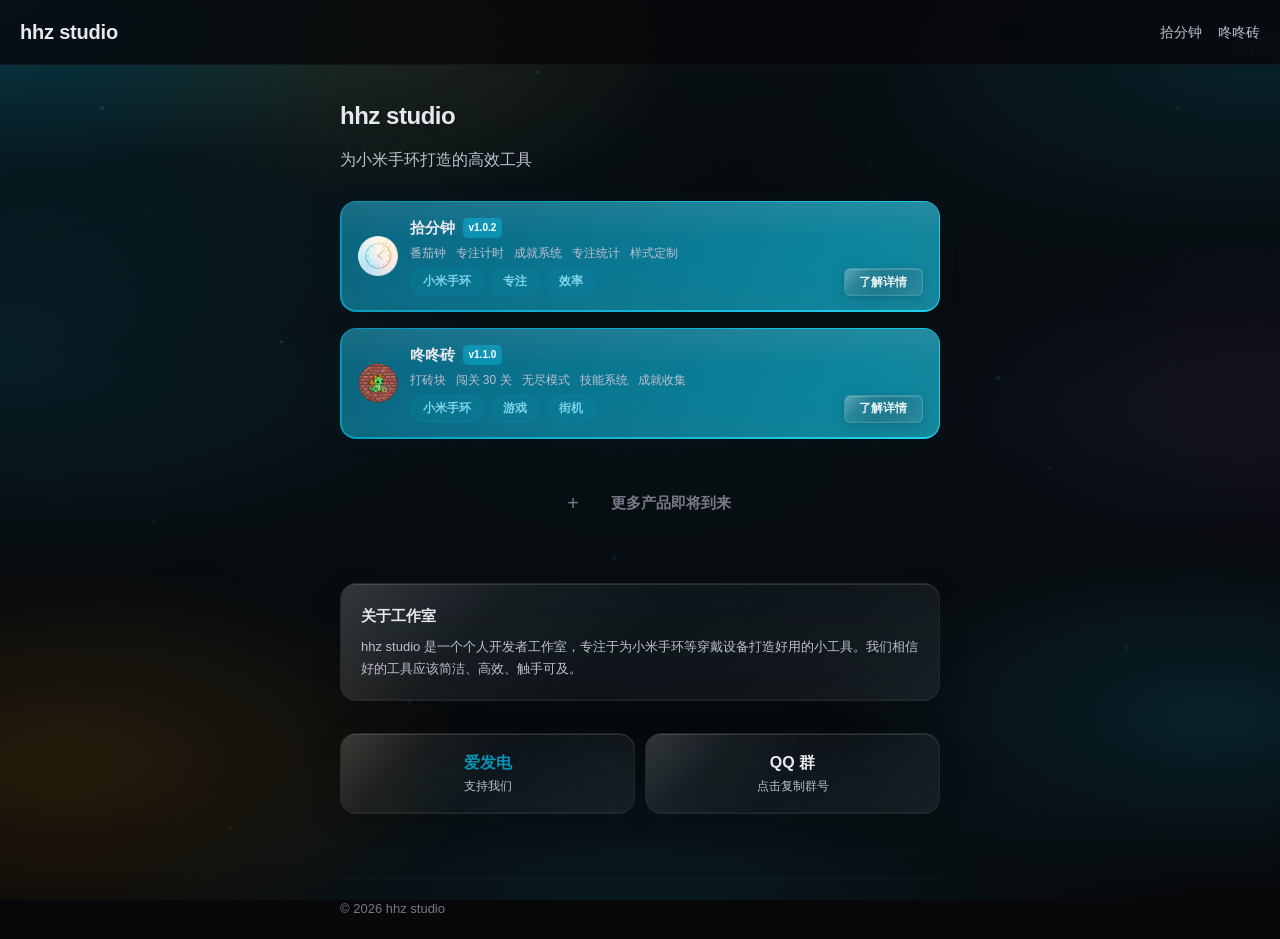
==== index.html @ 568fc492 "dazk: fix homepage version badge and download button text" ====
<!DOCTYPE html>
<html lang="zh-CN">
<head>
<meta charset="utf-8">
<meta name="viewport" content="width=device-width, initial-scale=1, viewport-fit=cover">
<meta name="color-scheme" content="dark">
<title>hhz studio</title>
<link rel="stylesheet" href="assets/style.css">
</head>
<body>
<div class="container">
  <header class="site-header">
    <a class="logo" href="index.html">hhz studio</a>
    <nav class="nav">
      <a href="shifz.html">拾分钟</a>
      <a href="dazk.html">咚咚砖</a>
    </nav>
  </header>

  <main class="hero">
    <h1 data-animate>hhz studio</h1>
    <p data-animate data-delay="1">为小米手环打造的高效工具</p>
    <div style="margin-top:28px;" data-animate data-delay="2">
      <!-- 产品卡片 -->
      <div class="product-card" onclick="location.href='shifz.html'" style="cursor:pointer;">
        <div class="product-card-inner" style="flex-direction:row;align-items:center;gap:12px;padding:14px 16px;">
          <img src="assets/app-icon.png" alt="拾分钟" style="width:40px;height:40px;border-radius:10px;flex-shrink:0;">
          <div style="flex:1;min-width:0;display:flex;flex-direction:column;gap:4px;">
            <div style="display:flex;align-items:center;gap:8px;">
              <span style="font-weight:700;font-size:15px;">拾分钟</span>
              <span style="background:var(--primary);color:#fff;padding:2px 6px;border-radius:5px;font-size:10px;font-weight:600;">v1.0.2</span>
            </div>
            <div style="display:flex;flex-wrap:wrap;gap:3px 10px;font-size:12px;color:var(--text-secondary);">
              <span>番茄钟</span>
              <span>专注计时</span>
              <span>成就系统</span>
              <span>专注统计</span>
              <span>样式定制</span>
            </div>
            <div style="display:flex;align-items:center;gap:6px;flex-wrap:wrap;">
              <span class="tag">小米手环</span>
              <span class="tag">专注</span>
              <span class="tag">效率</span>
              <span style="margin-left:auto;"><a class="btn-primary" href="shifz.html" style="height:28px;font-size:12px;width:auto;padding:0 14px;border-radius:6px;">了解详情</a></span>
            </div>
          </div>
        </div>
      </div>

      <!-- 产品卡片：咚咚砖 -->
      <div class="product-card" onclick="location.href='dazk.html'" style="cursor:pointer;margin-top:16px;">
        <div class="product-card-inner" style="flex-direction:row;align-items:center;gap:12px;padding:14px 16px;">
          <img src="assets/dazk-logo.png" alt="咚咚砖" style="width:40px;height:40px;border-radius:10px;flex-shrink:0;">
          <div style="flex:1;min-width:0;display:flex;flex-direction:column;gap:4px;">
            <div style="display:flex;align-items:center;gap:8px;">
              <span style="font-weight:700;font-size:15px;">咚咚砖</span>
              <span style="background:var(--primary);color:#fff;padding:2px 6px;border-radius:5px;font-size:10px;font-weight:600;">v1.1.0</span>
            </div>
            <div style="display:flex;flex-wrap:wrap;gap:3px 10px;font-size:12px;color:var(--text-secondary);">
              <span>打砖块</span>
              <span>闯关 30 关</span>
              <span>无尽模式</span>
              <span>技能系统</span>
              <span>成就收集</span>
            </div>
            <div style="display:flex;align-items:center;gap:6px;flex-wrap:wrap;">
              <span class="tag">小米手环</span>
              <span class="tag">游戏</span>
              <span class="tag">街机</span>
              <span style="margin-left:auto;"><a class="btn-primary" href="dazk.html" style="height:28px;font-size:12px;width:auto;padding:0 14px;border-radius:6px;">了解详情</a></span>
            </div>
          </div>
        </div>
      </div>

      <!-- 占位卡片 -->
      <div class="card-placeholder" style="text-align:center;padding:24px;margin-top:16px;" data-animate data-delay="2">
        <div style="display:flex;align-items:center;gap:14px;justify-content:center;">
          <div style="width:48px;height:48px;border-radius:12px;border:2px dashed var(--border-default);display:flex;align-items:center;justify-content:center;font-size:20px;color:var(--text-muted);">+</div>
          <div style="color:var(--text-muted);font-weight:600;font-size:15px;">更多产品即将到来</div>
        </div>
      </div>
    </div>

    <!-- 工作室介绍 -->
    <div class="glass-card" style="padding:20px;margin:32px 0;" data-animate>
      <h2 style="font-size:15px;font-weight:700;margin-bottom:8px;">关于工作室</h2>
      <p style="font-size:13px;color:var(--text-secondary);line-height:1.7;">hhz studio 是一个个人开发者工作室，专注于为小米手环等穿戴设备打造好用的小工具。我们相信好的工具应该简洁、高效、触手可及。</p>
    </div>

    <!-- 联系 -->
    <div style="display:flex;gap:10px;margin-bottom:32px;" data-animate>
      <a class="glass-card" href="https://www.ifdian.net/a/h072409" target="_blank" rel="noopener" style="flex:1;padding:16px;text-align:center;text-decoration:none;display:block;">
        <div style="font-size:16px;font-weight:600;margin-bottom:2px;">爱发电</div>
        <div style="font-size:12px;color:var(--text-secondary);">支持我们</div>
      </a>
      <div class="glass-card" onclick="copyQQGroup()" style="flex:1;padding:16px;text-align:center;cursor:pointer;" id="qq-card">
        <div style="font-size:16px;font-weight:600;margin-bottom:2px;">QQ 群</div>
        <div style="font-size:12px;color:var(--text-secondary);" id="qq-desc">点击复制群号</div>
      </div>
    </div>
  </main>

  <footer class="site-footer">
    <span>&copy; 2026 hhz studio</span>
  </footer>
</div>
<script src="assets/script.js"></script>
</body>
</html>
---- assets/style.css ----
/* ============================================
   hhz studio -- Liquid Glass Design System
   Inspired by Apple iOS 26 / WWDC 2025 Liquid Glass
   ============================================ */

:root {
  --primary: #0891b2;
  --primary-dark: #0e7490;
  --primary-light: #22d3ee;
  --primary-glow: rgba(8,145,178,0.12);
  --accent: #f59e0b;

  --bg-page: #08080a;
  --text-primary: #e8e8ee;
  --text-secondary: #c0c0d0;
  --text-muted: #787888;

  --error: #ef4444;
  --success: #10b981;
}

@media (prefers-reduced-motion: reduce) {
  *, *::before, *::after {
    animation-duration: 0.01ms !important;
    transition-duration: 0.01ms !important;
  }
}

*, *::before, *::after { box-sizing: border-box; margin: 0; padding: 0; }

html {
  font-size: 16px;
  -webkit-text-size-adjust: 100%;
  scroll-behavior: smooth;
}

body {
  font-family: "MiSans", "Noto Sans SC", "PingFang SC", -apple-system, BlinkMacSystemFont, sans-serif;
  background-color: var(--bg-page);
  color: var(--text-primary);
  line-height: 1.6;
  position: relative;
  overflow-x: hidden;
}

/* 深色背景 + 高级氛围光效 */
body::before {
  content: '';
  position: fixed; inset: 0;
  pointer-events: none; z-index: -1;
  background:
    /* 左上角主品牌光 —— 最强光源 */
    radial-gradient(ellipse 110% 65% at 0% 0%, rgba(8,145,178,0.40) 0%, rgba(8,145,178,0.10) 30%, transparent 60%),
    /* 右上角辅光 */
    radial-gradient(ellipse 90% 55% at 100% 5%, rgba(8,145,178,0.20) 0%, rgba(8,145,178,0.05) 35%, transparent 55%),
    /* 中上暖光点缀 */
    radial-gradient(ellipse 50% 35% at 30% 5%, rgba(245,158,11,0.10) 0%, transparent 50%),
    /* 左侧中段环境光 */
    radial-gradient(ellipse 70% 45% at 0% 40%, rgba(8,145,178,0.15) 0%, transparent 55%),
    /* 右侧中段紫光氛围 */
    radial-gradient(ellipse 60% 40% at 100% 45%, rgba(120,90,200,0.10) 0%, transparent 50%),
    /* 左下暖光 */
    radial-gradient(ellipse 65% 45% at 5% 85%, rgba(245,158,11,0.12) 0%, transparent 50%),
    /* 右下冷光 */
    radial-gradient(ellipse 60% 40% at 95% 80%, rgba(8,145,178,0.18) 0%, transparent 50%),
    /* 底部中央环境光 */
    radial-gradient(ellipse 80% 35% at 50% 100%, rgba(8,145,178,0.12) 0%, transparent 55%),
    /* 全屏大气辉光 */
    radial-gradient(ellipse 130% 85% at 50% 50%, rgba(8,145,178,0.06) 0%, transparent 60%);
}

/* 星尘氛围 */
body::after {
  content: '';
  position: fixed; inset: 0;
  pointer-events: none; z-index: -1;
  opacity: 0.6;
  background-image:
    radial-gradient(3px 3px at 8% 12%, rgba(8,145,178,0.6) 0%, transparent 100%),
    radial-gradient(2px 2px at 22% 38%, rgba(255,255,255,0.3) 0%, transparent 100%),
    radial-gradient(3px 3px at 42% 8%, rgba(8,145,178,0.5) 0%, transparent 100%),
    radial-gradient(2px 2px at 58% 28%, rgba(255,255,255,0.2) 0%, transparent 100%),
    radial-gradient(3px 3px at 78% 42%, rgba(8,145,178,0.5) 0%, transparent 100%),
    radial-gradient(2px 2px at 92% 12%, rgba(245,158,11,0.3) 0%, transparent 100%),
    radial-gradient(2px 2px at 12% 58%, rgba(255,255,255,0.2) 0%, transparent 100%),
    radial-gradient(3px 3px at 48% 62%, rgba(8,145,178,0.4) 0%, transparent 100%),
    radial-gradient(2px 2px at 82% 52%, rgba(120,90,200,0.3) 0%, transparent 100%),
    radial-gradient(3px 3px at 32% 78%, rgba(8,145,178,0.4) 0%, transparent 100%),
    radial-gradient(2px 2px at 62% 82%, rgba(255,255,255,0.2) 0%, transparent 100%),
    radial-gradient(3px 3px at 18% 92%, rgba(245,158,11,0.2) 0%, transparent 100%),
    radial-gradient(2px 2px at 52% 48%, rgba(8,145,178,0.3) 0%, transparent 100%),
    radial-gradient(3px 3px at 88% 72%, rgba(8,145,178,0.3) 0%, transparent 100%),
    radial-gradient(2px 2px at 68% 18%, rgba(8,145,178,0.3) 0%, transparent 100%);
  background-size: 100% 100%;
  background-repeat: no-repeat;
}

a { color: var(--primary); text-decoration: none; }
a:hover { text-decoration: underline; }
a:focus-visible, button:focus-visible, input:focus-visible {
  outline: 2px solid var(--primary);
  outline-offset: 2px;
}

img { max-width: 100%; display: block; }

.container {
  max-width: 640px; margin: 0 auto;
  display: flex; flex-direction: column;
  min-height: 100vh; padding: 0 20px;
}

/* =============================================
   LIQUID GLASS — 核心玻璃效果
   ============================================= */

/* ---- 统一玻璃基底 ---- */
.glass-base {
  background: rgba(24, 24, 30, 0.40);
  backdrop-filter: blur(40px) saturate(1.35);
  -webkit-backdrop-filter: blur(40px) saturate(1.35);
  border-radius: 16px;
  border: 1px solid rgba(255, 255, 255, 0.06);
  box-shadow:
    inset 0 0.5px 0 rgba(255,255,255,0.06),
    0 4px 24px rgba(0,0,0,0.35),
    0 1px 2px rgba(0,0,0,0.2);
  position: relative;
  overflow: hidden;
}

/* 顶部高光反射 —— 液态玻璃标志性特征 */
.glass-base::before {
  content: '';
  position: absolute;
  top: 0; left: 0; right: 0; height: 52%;
  background: linear-gradient(180deg, rgba(255,255,255,0.09) 0%, rgba(255,255,255,0.02) 60%, transparent 100%);
  pointer-events: none;
  border-radius: 16px 16px 0 0;
  z-index: 0;
}

.glass-base > * { position: relative; z-index: 1; }

/* ---- 各组件复用玻璃 ---- */
.glass-card, .pay-section, .form-section, .glass-panel {
  composes: glass-base;
}

.glass-card {
  background: rgba(255, 255, 255, 0.04);
  backdrop-filter: blur(24px) saturate(160%);
  -webkit-backdrop-filter: blur(24px) saturate(160%);
  border-radius: 16px;
  border: 1px solid rgba(255, 255, 255, 0.08);
  box-shadow:
    inset 0 1px 0 rgba(255,255,255,0.12),
    inset 0 -1px 0 rgba(255,255,255,0.03),
    0 8px 32px rgba(0,0,0,0.12),
    0 1px 4px rgba(0,0,0,0.08);
  position: relative;
  overflow: hidden;
  transition: all 0.35s cubic-bezier(0.4, 0, 0.2, 1);
}

.glass-card::before {
  content: '';
  position: absolute;
  inset: 0;
  border-radius: inherit;
  background: linear-gradient(135deg,
    rgba(255,255,255,0.15) 0%,
    rgba(255,255,255,0.03) 25%,
    transparent 50%,
    rgba(255,255,255,0.01) 75%,
    rgba(255,255,255,0.03) 100%
  );
  pointer-events: none;
  z-index: 0;
}

.glass-card > * { position: relative; z-index: 1; }

.glass-card:hover {
  background: rgba(255, 255, 255, 0.06);
  border-color: rgba(255, 255, 255, 0.12);
  box-shadow:
    inset 0 1px 0 rgba(255,255,255,0.18),
    inset 0 -1px 0 rgba(255,255,255,0.04),
    0 12px 40px rgba(0,0,0,0.15),
    0 2px 6px rgba(0,0,0,0.1);
}

/* ---- 设备面板显隐 ---- */
.device-panel { display: none; }
.device-panel.active { display: block; animation: slideUp 0.4s cubic-bezier(0.22, 1, 0.36, 1); }

/* ---- Liquid Glass 按钮 — Apple 原版风格 ---- */
.glass-btn, .btn-primary {
  display: inline-flex;
  align-items: center;
  justify-content: center;
  height: 50px;
  border-radius: 14px;
  background: rgba(255, 255, 255, 0.06);
  backdrop-filter: blur(20px) saturate(180%);
  -webkit-backdrop-filter: blur(20px) saturate(180%);
  color: rgba(255, 255, 255, 0.9);
  font-weight: 600;
  font-size: 1rem;
  border: 1px solid rgba(255, 255, 255, 0.15);
  padding: 0 24px;
  cursor: pointer;
  transition: all 0.35s cubic-bezier(0.4, 0, 0.2, 1);
  position: relative;
  overflow: hidden;
  text-decoration: none;
  letter-spacing: 0.01em;
  box-shadow:
    inset 0 1px 0 rgba(255,255,255,0.2),
    inset 0 -1px 0 rgba(255,255,255,0.04),
    0 4px 16px rgba(0,0,0,0.15),
    0 1px 4px rgba(0,0,0,0.08);
}

/* 方向性高光 — Apple 液态玻璃的灵魂 */
.glass-btn::before, .btn-primary::before {
  content: '';
  position: absolute;
  inset: 0;
  border-radius: inherit;
  background: linear-gradient(135deg,
    rgba(255,255,255,0.30) 0%,
    rgba(255,255,255,0.06) 25%,
    transparent 50%,
    rgba(255,255,255,0.02) 75%,
    rgba(255,255,255,0.06) 100%
  );
  pointer-events: none;
  z-index: 1;
}

.glass-btn > *:not(::before):not(::after), .btn-primary > *:not(::before):not(::after) {
  position: relative;
  z-index: 2;
}

.glass-btn:hover, .btn-primary:hover {
  background: rgba(255, 255, 255, 0.10);
  border-color: rgba(255, 255, 255, 0.25);
  color: #fff;
  transform: translateY(-1px) scale(1.02);
  text-decoration: none;
  box-shadow:
    inset 0 1px 0 rgba(255,255,255,0.35),
    inset 0 -1px 0 rgba(255,255,255,0.08),
    0 8px 24px rgba(0,0,0,0.18),
    0 2px 6px rgba(0,0,0,0.1);
}

.glass-btn:active, .btn-primary:active {
  transform: scale(0.97);
  transition-duration: 0.08s;
}

.glass-btn:disabled, .btn-primary:disabled {
  opacity: 0.25;
  cursor: not-allowed;
  transform: none;
}

/* ---- 次级按钮 (用于精简版下载) ---- */
.btn-secondary {
  display: inline-flex;
  align-items: center;
  justify-content: center;
  height: 50px;
  border-radius: 14px;
  background: rgba(255, 255, 255, 0.06);
  backdrop-filter: blur(20px) saturate(180%);
  -webkit-backdrop-filter: blur(20px) saturate(180%);
  color: rgba(255, 255, 255, 0.85);
  font-weight: 600;
  font-size: 1rem;
  border: 1px solid rgba(210, 153, 34, 0.25);
  padding: 0 24px;
  cursor: pointer;
  transition: all 0.35s cubic-bezier(0.4, 0, 0.2, 1);
  position: relative;
  overflow: hidden;
  text-decoration: none;
  white-space: nowrap;
  letter-spacing: 0.01em;
  box-shadow:
    inset 0 1px 0 rgba(255,255,255,0.12),
    0 4px 16px rgba(0,0,0,0.12);
}
.btn-secondary:hover {
  background: rgba(210, 153, 34, 0.12);
  border-color: rgba(210, 153, 34, 0.40);
  color: #fff;
}
.btn-secondary:active {
  transform: scale(0.97);
  transition-duration: 0.08s;
}

/* ---- CTA 按钮 — 带品牌色光的玻璃 ---- */
.glass-btn.cta, .btn-primary.cta {
  background: rgba(8, 145, 178, 0.10);
  border-color: rgba(8, 145, 178, 0.20);
  box-shadow:
    inset 0 1px 0 rgba(255,255,255,0.15),
    inset 0 -1px 0 rgba(255,255,255,0.03),
    0 4px 16px rgba(0,0,0,0.15),
    0 0 30px rgba(8,145,178,0.04);
}

.glass-btn.cta::before, .btn-primary.cta::before {
  background: linear-gradient(135deg,
    rgba(255,255,255,0.25) 0%,
    rgba(255,255,255,0.05) 25%,
    rgba(8,145,178,0.03) 50%,
    rgba(255,255,255,0.01) 75%,
    rgba(8,145,178,0.04) 100%
  );
}

.glass-btn.cta:hover, .btn-primary.cta:hover {
  background: rgba(8, 145, 178, 0.15);
  border-color: rgba(8, 145, 178, 0.30);
  box-shadow:
    inset 0 1px 0 rgba(255,255,255,0.25),
    inset 0 -1px 0 rgba(255,255,255,0.05),
    0 8px 24px rgba(0,0,0,0.18),
    0 0 40px rgba(8,145,178,0.08);
}

/* ---- Header ---- */
.site-header {
  display: flex; align-items: center; justify-content: space-between;
  padding: 16px 20px;
  border-bottom: 1px solid rgba(255,255,255,0.04);
  position: sticky; top: 0;
  backdrop-filter: blur(48px) saturate(1.3);
  -webkit-backdrop-filter: blur(48px) saturate(1.3);
  z-index: 10;
  background: rgba(8, 8, 10, 0.82);
  width: 100vw;
  margin-left: calc(-50vw + 50%);
  margin-right: calc(-50vw + 50%);
}

.site-header .logo {
  font-size: 1.25rem; font-weight: 700;
  color: var(--text-primary); letter-spacing: -0.01em;
}

.site-header nav { display: flex; gap: 16px; }
.site-header nav a { font-size: 0.875rem; color: var(--text-secondary); transition: color 0.2s; }
.site-header nav a:hover { color: var(--primary); text-decoration: none; }

/* ---- 首页 ---- */
.hero { padding: 32px 0; }
.hero h1 { font-size: 24px; font-weight: 800; margin-bottom: 12px; letter-spacing: -0.02em; }
.hero p { font-size: 1rem; color: var(--text-secondary); }

/* ---- 通用 ---- */
.page-section {
  padding: 24px 0;
  animation: slideUp 0.5s cubic-bezier(0.22, 1, 0.36, 1);
}

.page-back {
  display: inline-flex; align-items: center; gap: 4px;
  font-size: 0.875rem; color: var(--text-secondary); margin-bottom: 16px;
}
.page-back:hover { color: var(--primary); text-decoration: none; }
.page-title { font-size: 1.75rem; font-weight: 800; margin-bottom: 16px; letter-spacing: -0.02em; }

/* ---- 设备 Tab ---- */
.device-tabs { display: flex; gap: 8px; margin-bottom: 24px; }

.device-tab {
  flex: 1; padding: 12px; border-radius: 12px;
  background: rgba(24, 24, 30, 0.40);
  backdrop-filter: blur(40px) saturate(1.35);
  -webkit-backdrop-filter: blur(40px) saturate(1.35);
  border: 1px solid rgba(255,255,255,0.05);
  text-align: center; font-size: 0.875rem; font-weight: 600;
  color: var(--text-secondary);
  cursor: pointer;
  transition: all 0.5s cubic-bezier(0.22, 1, 0.36, 1);
  position: relative; overflow: hidden;
  box-shadow: 0 2px 8px rgba(0,0,0,0.2);
}

.device-tab::before {
  content: ''; position: absolute; top: 0; left: 0; right: 0; height: 48%;
  background: linear-gradient(180deg, rgba(255,255,255,0.07) 0%, transparent 70%);
  pointer-events: none; border-radius: 12px 12px 0 0;
}

.device-tab:hover { border-color: rgba(255,255,255,0.10); }

.device-tab.active {
  border-color: rgba(8,145,178,0.35);
  background: rgba(8,145,178,0.10);
  color: var(--primary);
  box-shadow:
    inset 0 0.5px 0 rgba(255,255,255,0.06),
    0 0 24px rgba(8,145,178,0.06);
}

/* ---- 步骤 ---- */
.steps { display: flex; gap: 8px; margin-bottom: 20px; }

.step {
  flex: 1; padding: 12px; border-radius: 12px;
  background: rgba(24, 24, 30, 0.40);
  backdrop-filter: blur(40px) saturate(1.35);
  -webkit-backdrop-filter: blur(40px) saturate(1.35);
  border: 1px solid rgba(255,255,255,0.05);
  text-align: center; font-size: 0.8125rem; font-weight: 600;
  color: var(--text-secondary);
  position: relative; overflow: hidden;
}

.step::before {
  content: ''; position: absolute; top: 0; left: 0; right: 0; height: 48%;
  background: linear-gradient(180deg, rgba(255,255,255,0.07) 0%, transparent 70%);
  pointer-events: none;
}
.step > * { position: relative; z-index: 1; }

.step.active {
  border-color: rgba(8,145,178,0.35);
  background: rgba(8,145,178,0.10);
  color: var(--primary);
}

.step-num {
  display: inline-block; width: 22px; height: 22px; line-height: 22px;
  border-radius: 50%; background: var(--text-muted); color: #fff;
  font-size: 11px; text-align: center; margin-right: 6px;
}
.step.active .step-num { background: var(--primary); }

/* ---- 表单 ---- */
.form-group { margin-bottom: 16px; }

.form-label {
  display: block; font-size: 13px; font-weight: 600;
  margin-bottom: 6px; color: var(--text-secondary);
}

.form-input {
  width: 100%; height: 48px; padding: 0 16px;
  border-radius: 12px;
  border: 1px solid rgba(255,255,255,0.06);
  background: rgba(0,0,0,0.25);
  color: var(--text-primary);
  font-size: 16px; outline: none;
  transition: border-color 0.25s, box-shadow 0.3s;
  backdrop-filter: blur(8px);
  -webkit-backdrop-filter: blur(8px);
}

.form-input:focus {
  border-color: rgba(8,145,178,0.45);
  box-shadow: 0 0 0 3px rgba(8,145,178,0.08);
}

.form-hint { font-size: 12px; color: var(--text-muted); margin-top: 4px; }
.form-error { font-size: 12px; color: var(--error); margin-top: 4px; display: none; }

/* ---- 结果 ---- */
.result-area { display: none; }
.result-area.show { display: block; animation: slideUp 0.4s cubic-bezier(0.22, 1, 0.36, 1); }

.result-card {
  border-radius: 16px; padding: 24px; text-align: center; margin-top: 20px;
  border: 1px solid transparent;
  animation: scaleIn 0.4s cubic-bezier(0.22, 1, 0.36, 1);
}
.result-card.success {
  background: rgba(16,185,129,0.06);
  backdrop-filter: blur(24px) saturate(1.3);
  -webkit-backdrop-filter: blur(24px) saturate(1.3);
  border-color: rgba(16,185,129,0.2);
}
.result-card.error {
  background: rgba(239,68,68,0.06);
  backdrop-filter: blur(24px) saturate(1.3);
  -webkit-backdrop-filter: blur(24px) saturate(1.3);
  border-color: rgba(239,68,68,0.2);
}

.result-key {
  display: inline-block; margin-top: 16px; padding: 16px 24px;
  border: 1px solid rgba(255,255,255,0.06); border-radius: 12px;
  font-family: "SF Mono", "Fira Code", monospace;
  font-size: 32px; font-weight: 700;
  letter-spacing: 0.1em; color: var(--text-primary);
  background: rgba(0,0,0,0.2);
  backdrop-filter: blur(16px) saturate(1.2);
  -webkit-backdrop-filter: blur(16px) saturate(1.2);
}

/* ---- 弹窗 ---- */
.modal-overlay {
  position: fixed; inset: 0; z-index: 50;
  background: rgba(0,0,0,0.5);
  backdrop-filter: blur(12px) saturate(1.05);
  -webkit-backdrop-filter: blur(12px) saturate(1.05);
  display: none; align-items: center; justify-content: center; padding: 20px;
  animation: fadeIn 0.2s ease;
}
.modal-overlay.show { display: flex; }

.modal-dialog {
  background: rgba(24, 24, 30, 0.55);
  backdrop-filter: blur(48px) saturate(1.4);
  -webkit-backdrop-filter: blur(48px) saturate(1.4);
  border: 1px solid rgba(255,255,255,0.06);
  border-radius: 20px;
  max-width: 400px; width: 100%; padding: 28px;
  animation: slideUp 0.35s cubic-bezier(0.22, 1, 0.36, 1);
  box-shadow: 0 12px 48px rgba(0,0,0,0.4);
  position: relative; overflow: hidden;
}

.modal-dialog::before {
  content: ''; position: absolute; top: 0; left: 0; right: 0; height: 52%;
  background: linear-gradient(180deg, rgba(255,255,255,0.08) 0%, transparent 60%);
  pointer-events: none;
}
.modal-dialog > * { position: relative; z-index: 1; }

.modal-dialog h2 { font-size: 20px; font-weight: 700; margin-bottom: 12px; }
.modal-dialog p { font-size: 14px; color: var(--text-secondary); line-height: 1.6; margin-bottom: 16px; }

.modal-code {
  padding: 14px; border: 1px solid rgba(255,255,255,0.06); border-radius: 12px;
  font-family: "SF Mono", "Fira Code", monospace;
  font-size: 20px; font-weight: 700; letter-spacing: 0.06em;
  text-align: center; word-break: break-all; margin-bottom: 20px;
  background: rgba(0,0,0,0.2);
  backdrop-filter: blur(16px) saturate(1.2);
  -webkit-backdrop-filter: blur(16px) saturate(1.2);
}

.modal-actions { display: flex; gap: 10px; }

.modal-btn {
  flex: 1; height: 46px; border-radius: 12px;
  font-size: 0.9375rem; font-weight: 600; cursor: pointer;
  transition: all 0.35s cubic-bezier(0.22, 1, 0.36, 1);
  position: relative; overflow: hidden;
}

.modal-btn.primary {
  background: linear-gradient(135deg, rgba(8,145,178,0.16) 0%, rgba(8,145,178,0.05) 100%);
  backdrop-filter: blur(24px) saturate(1.3);
  -webkit-backdrop-filter: blur(24px) saturate(1.3);
  color: #fff; border: 1px solid rgba(8,145,178,0.2);
  box-shadow: 0 2px 8px rgba(0,0,0,0.25);
}

.modal-btn.primary::before {
  content: ''; position: absolute; top: 0; left: 0; right: 0; height: 52%;
  background: linear-gradient(180deg, rgba(255,255,255,0.08) 0%, transparent 60%);
  pointer-events: none;
}

.modal-btn.primary:hover {
  background: linear-gradient(135deg, rgba(8,145,178,0.24) 0%, rgba(8,145,178,0.09) 100%);
  border-color: rgba(8,145,178,0.35);
}

.modal-btn.secondary {
  background: rgba(255,255,255,0.02);
  backdrop-filter: blur(24px) saturate(1.3);
  -webkit-backdrop-filter: blur(24px) saturate(1.3);
  color: var(--text-secondary);
  border: 1px solid rgba(255,255,255,0.05);
}
.modal-btn.secondary:hover { background: rgba(255,255,255,0.05); }

/* ---- 截图轮播 ---- */
.screenshot-scroll {
  display: flex; gap: 12px;
  overflow-x: auto; scroll-snap-type: x mandatory;
  -webkit-overflow-scrolling: touch;
  padding: 8px 0 16px; scrollbar-width: none;
}
.screenshot-scroll::-webkit-scrollbar { display: none; }

.screenshot-card {
  flex: 0 0 150px; scroll-snap-align: start;
  border-radius: 16px; overflow: hidden;
  background: rgba(24, 24, 30, 0.40);
  backdrop-filter: blur(40px) saturate(1.35);
  -webkit-backdrop-filter: blur(40px) saturate(1.35);
  border: 1px solid rgba(255,255,255,0.05);
  box-shadow: 0 4px 16px rgba(0,0,0,0.25);
  transition: all 0.35s cubic-bezier(0.22, 1, 0.36, 1);
  cursor: pointer;
  position: relative;
}

.screenshot-card::before {
  content: ''; position: absolute; top: 0; left: 0; right: 0; height: 50%;
  background: linear-gradient(180deg, rgba(255,255,255,0.07) 0%, transparent 70%);
  pointer-events: none; z-index: 1;
}

.screenshot-card:hover {
  border-color: rgba(255,255,255,0.10);
  box-shadow: 0 8px 24px rgba(0,0,0,0.35);
  transform: translateY(-2px);
}

.screenshot-card.active {
  border-color: rgba(8,145,178,0.2);
}

.screenshot-label { font-size: 12px; font-weight: 600; padding: 8px 8px 2px; position: relative; z-index: 2; }
.screenshot-desc { font-size: 11px; color: var(--text-secondary); padding: 0 8px 8px; position: relative; z-index: 2; }

.scroll-dots { display: flex; justify-content: center; gap: 8px; margin-top: 8px; }
.scroll-dots .scroll-dot {
  width: 8px; height: 8px; border-radius: 50%;
  background: rgba(255,255,255,0.10);
  transition: all 0.3s cubic-bezier(0.22, 1, 0.36, 1);
  cursor: pointer;
}
.scroll-dots .scroll-dot:hover { transform: scale(1.4); }
.scroll-dots .scroll-dot.active { background: var(--primary); }

/* ---- 产品卡片（渐变边框） ---- */
.product-card {
  border-radius: 16px; padding: 1.5px;
  background: linear-gradient(135deg, var(--primary), var(--primary-light));
  box-shadow: 0 0 24px rgba(8,145,178,0.06);
  transition: box-shadow 0.35s ease;
}
.product-card:hover { box-shadow: 0 0 40px rgba(8,145,178,0.12); }

.product-card-inner {
  background: rgba(24, 24, 30, 0.40);
  backdrop-filter: blur(40px) saturate(1.35);
  -webkit-backdrop-filter: blur(40px) saturate(1.35);
  border-radius: 14px; padding: 18px;
  display: flex; flex-direction: row; align-items: center; gap: 16px;
  position: relative; overflow: hidden;
}
.product-card-inner::before {
  content: ''; position: absolute; top: 0; left: 0; right: 0; height: 50%;
  background: linear-gradient(180deg, rgba(255,255,255,0.07) 0%, transparent 70%);
  pointer-events: none;
}

/* ---- 功能卡片 ---- */
.feature-card {
  display: flex; align-items: flex-start; gap: 14px; padding: 16px;
  background: rgba(255, 255, 255, 0.04);
  backdrop-filter: blur(24px) saturate(160%);
  -webkit-backdrop-filter: blur(24px) saturate(160%);
  border: 1px solid rgba(255, 255, 255, 0.08);
  border-radius: 14px;
  box-shadow:
    inset 0 1px 0 rgba(255,255,255,0.10),
    0 4px 16px rgba(0,0,0,0.10);
  transition: all 0.35s cubic-bezier(0.4, 0, 0.2, 1);
  position: relative; overflow: hidden;
}
.feature-card::before {
  content: ''; position: absolute; inset: 0; border-radius: inherit;
  background: linear-gradient(135deg,
    rgba(255,255,255,0.12) 0%,
    rgba(255,255,255,0.02) 25%,
    transparent 50%
  );
  pointer-events: none;
}
.feature-card > * { position: relative; z-index: 1; }
.feature-card:hover {
  background: rgba(255, 255, 255, 0.06);
  border-color: rgba(255, 255, 255, 0.12);
  box-shadow:
    inset 0 1px 0 rgba(255,255,255,0.15),
    0 8px 24px rgba(0,0,0,0.12);
  transform: translateY(-1px);
}
.feature-card .feature-icon {
  width: 40px; height: 40px; border-radius: 10px; flex-shrink: 0;
  display: flex; align-items: center; justify-content: center;
  background: rgba(8,145,178,0.10);
  border: 1px solid rgba(8,145,178,0.08);
  color: var(--primary); font-size: 1.125rem;
}
.feature-card .feature-body { flex: 1; min-width: 0; }
.feature-card .feature-title { font-weight: 600; font-size: 0.9375rem; margin-bottom: 2px; }
.feature-card .feature-desc { font-size: 0.8125rem; color: var(--text-secondary); line-height: 1.5; }

/* ---- 标签 ---- */
.tag {
  display: inline-block; padding: 3px 12px; border-radius: 99px;
  font-size: 0.75rem; font-weight: 600;
  background: rgba(8,145,178,0.15);
  border: 1px solid rgba(8,145,178,0.2);
  color: #7dd3e8; white-space: nowrap;
}

.badge {
  display: inline-block; padding: 2px 10px; border-radius: 99px;
  font-size: 10px; font-weight: 600; vertical-align: middle;
}
.badge-primary {
  background: rgba(8,145,178,0.25);
  border: 1px solid rgba(8,145,178,0.4);
  color: #fff;
}
.badge-secondary {
  background: rgba(255,255,255,0.03);
  border: 1px solid rgba(255,255,255,0.06);
  color: var(--text-secondary);
}
.badge-lite {
  background: rgba(210,153,34,0.20);
  border: 1px solid rgba(210,153,34,0.30);
  color: #D29922;
}

/* ---- 其他 ---- */
.pay-section, .form-section {
  composes: glass-card;
}

.qr-img {
  border-radius: 12px; cursor: pointer;
  border: 1px solid rgba(255,255,255,0.05);
  transition: border-color 0.25s;
}
.qr-img:hover { border-color: rgba(255,255,255,0.10); }

.site-footer {
  border-top: 1px solid rgba(255,255,255,0.04);
  padding: 20px 0; display: flex; align-items: center;
  justify-content: space-between; margin-top: auto;
  color: var(--text-muted); font-size: 0.8125rem;
}
.site-footer a { color: var(--text-muted); }
.site-footer a:hover { color: var(--primary); }

/* ---- 动画 ---- */
@keyframes fadeIn { from { opacity: 0; } to { opacity: 1; } }
@keyframes slideUp { from { opacity: 0; transform: translateY(20px); } to { opacity: 1; transform: translateY(0); } }
@keyframes scaleIn { from { opacity: 0; transform: scale(0.95); } to { opacity: 1; transform: scale(1); } }
.slide-up { animation: slideUp 0.45s cubic-bezier(0.22, 1, 0.36, 1); }

/* ---- 页面入场 ---- */
.page-section {
  padding: 24px 0;
}

.hero {
  padding: 32px 0;
}

/* ---- 滚动渐入（高级版） ---- */
[data-animate] {
  opacity: 0;
  transform: translateY(20px);
  transition: opacity 0.6s cubic-bezier(0.22, 1, 0.36, 1),
              transform 0.6s cubic-bezier(0.22, 1, 0.36, 1);
}

[data-animate][data-animated] {
  opacity: 1;
  transform: translateY(0);
}

/* ---- 导航下划线 ---- */
nav a { position: relative; }
nav a::after {
  content: ''; position: absolute; bottom: -2px; left: 50%;
  width: 0; height: 2px; background: var(--primary);
  transition: width 0.2s ease-out, left 0.2s ease-out;
  transform: translateX(-50%);
}
nav a:hover::after { width: 100%; left: 50%; }

.page-back { position: relative; }
.page-back::after {
  content: ''; position: absolute; bottom: -1px; left: 50%;
  width: 0; height: 1px; background: currentColor;
  transition: width 0.2s ease-out, left 0.2s ease-out;
  transform: translateX(-50%);
}
.page-back:hover::after { width: 100%; left: 50%; }

/* ---- 响应式 ---- */
@media (max-width: 640px) {
  .container { padding: 0 16px; }
  .hero { padding: 32px 0; }
  .hero h1 { font-size: 26px; }
  .product-icon { width: 52px; height: 52px; border-radius: 14px; flex-shrink: 0; display: flex; align-items: center; justify-content: center; background: linear-gradient(135deg, var(--primary), var(--primary-dark)); color: #fff; font-size: 1.5rem; }
  .steps { flex-direction: column; }
  .result-key { font-size: 24px; }
  .modal-dialog { padding: 20px; }
  .site-header nav { gap: 12px; }
  .site-header nav a { font-size: 13px; }
  .page-title { font-size: 1.375rem; }
}
@media (max-width: 400px) {
  .qr-area { flex-direction: column !important; align-items: center !important; text-align: center; }
}
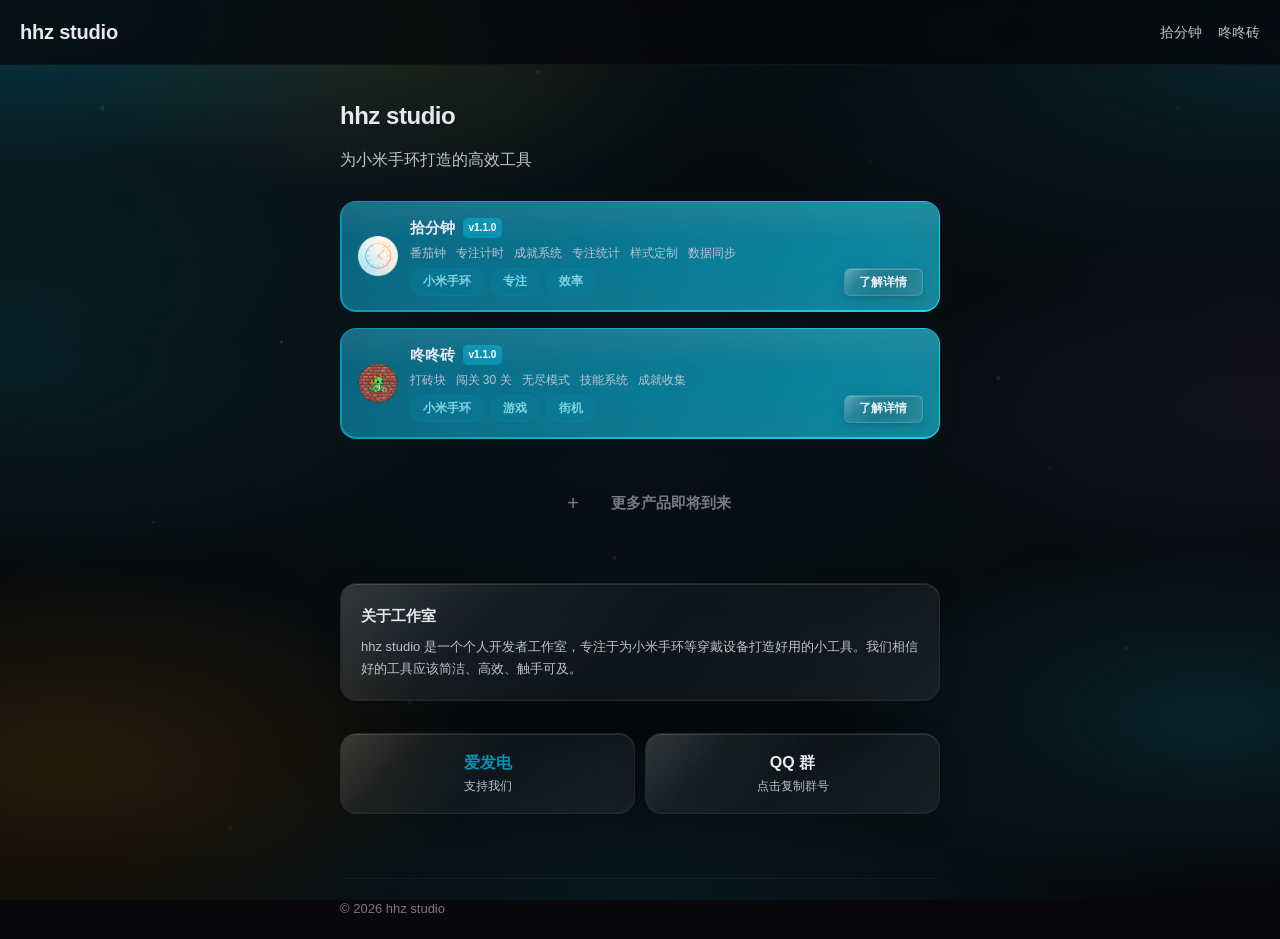
==== commit d6fbca94: "shifz: release v1.1.0 (手环-手机数据同步 + 手机端同步 App)" ====
--- a/index.html
+++ b/index.html
@@ -28,7 +28,7 @@
           <div style="flex:1;min-width:0;display:flex;flex-direction:column;gap:4px;">
             <div style="display:flex;align-items:center;gap:8px;">
               <span style="font-weight:700;font-size:15px;">拾分钟</span>
-              <span style="background:var(--primary);color:#fff;padding:2px 6px;border-radius:5px;font-size:10px;font-weight:600;">v1.0.2</span>
+              <span style="background:var(--primary);color:#fff;padding:2px 6px;border-radius:5px;font-size:10px;font-weight:600;">v1.1.0</span>
             </div>
             <div style="display:flex;flex-wrap:wrap;gap:3px 10px;font-size:12px;color:var(--text-secondary);">
               <span>番茄钟</span>
@@ -36,6 +36,7 @@
               <span>成就系统</span>
               <span>专注统计</span>
               <span>样式定制</span>
+              <span>数据同步</span>
             </div>
             <div style="display:flex;align-items:center;gap:6px;flex-wrap:wrap;">
               <span class="tag">小米手环</span>
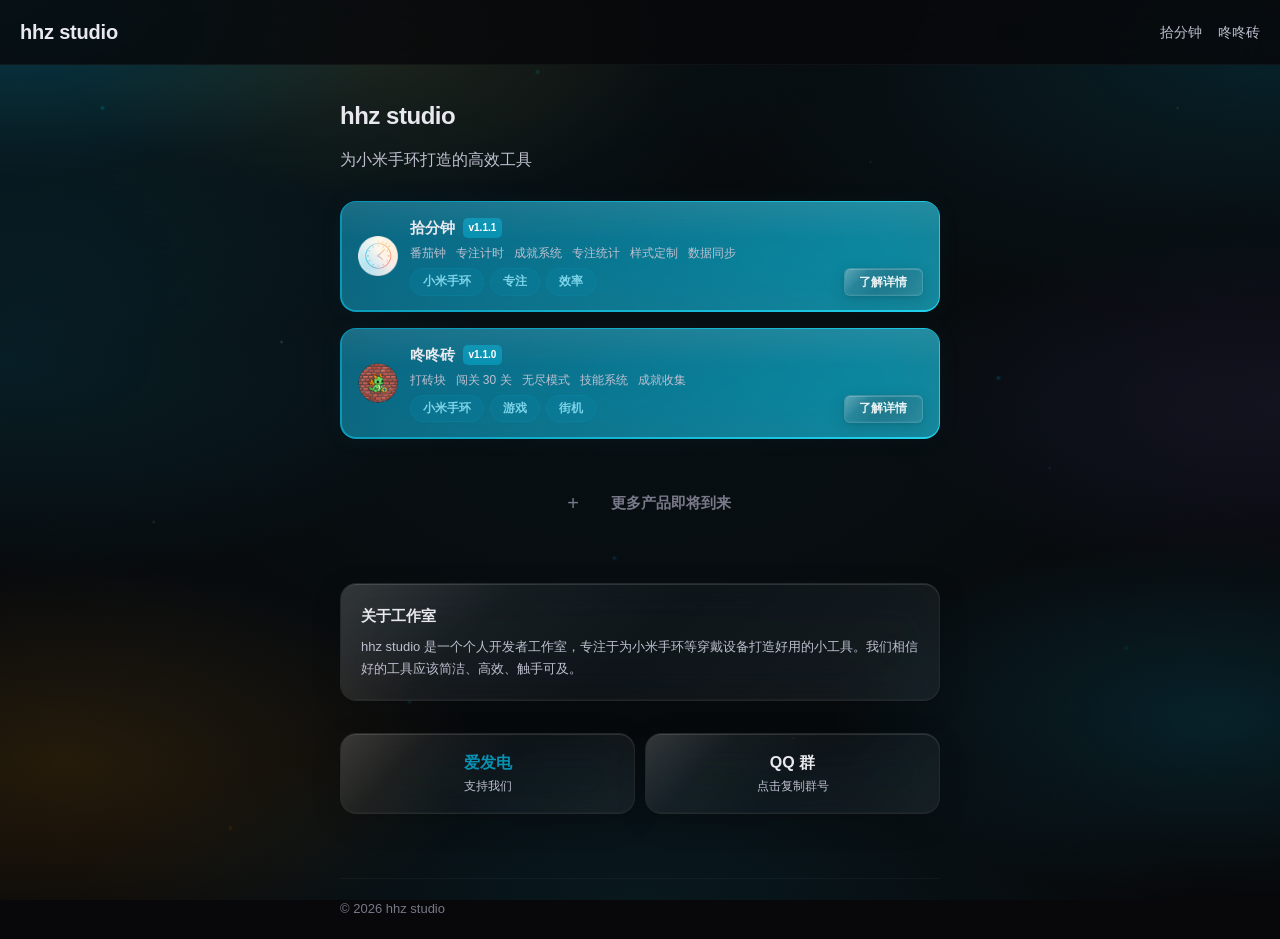
==== commit ea6cdfd9: "shifz: release v1.1.1 (图片库 + 自定义图片同步 + 省电保持时钟黑屏)" ====
--- a/index.html
+++ b/index.html
@@ -28,7 +28,7 @@
           <div style="flex:1;min-width:0;display:flex;flex-direction:column;gap:4px;">
             <div style="display:flex;align-items:center;gap:8px;">
               <span style="font-weight:700;font-size:15px;">拾分钟</span>
-              <span style="background:var(--primary);color:#fff;padding:2px 6px;border-radius:5px;font-size:10px;font-weight:600;">v1.1.0</span>
+              <span style="background:var(--primary);color:#fff;padding:2px 6px;border-radius:5px;font-size:10px;font-weight:600;">v1.1.1</span>
             </div>
             <div style="display:flex;flex-wrap:wrap;gap:3px 10px;font-size:12px;color:var(--text-secondary);">
               <span>番茄钟</span>
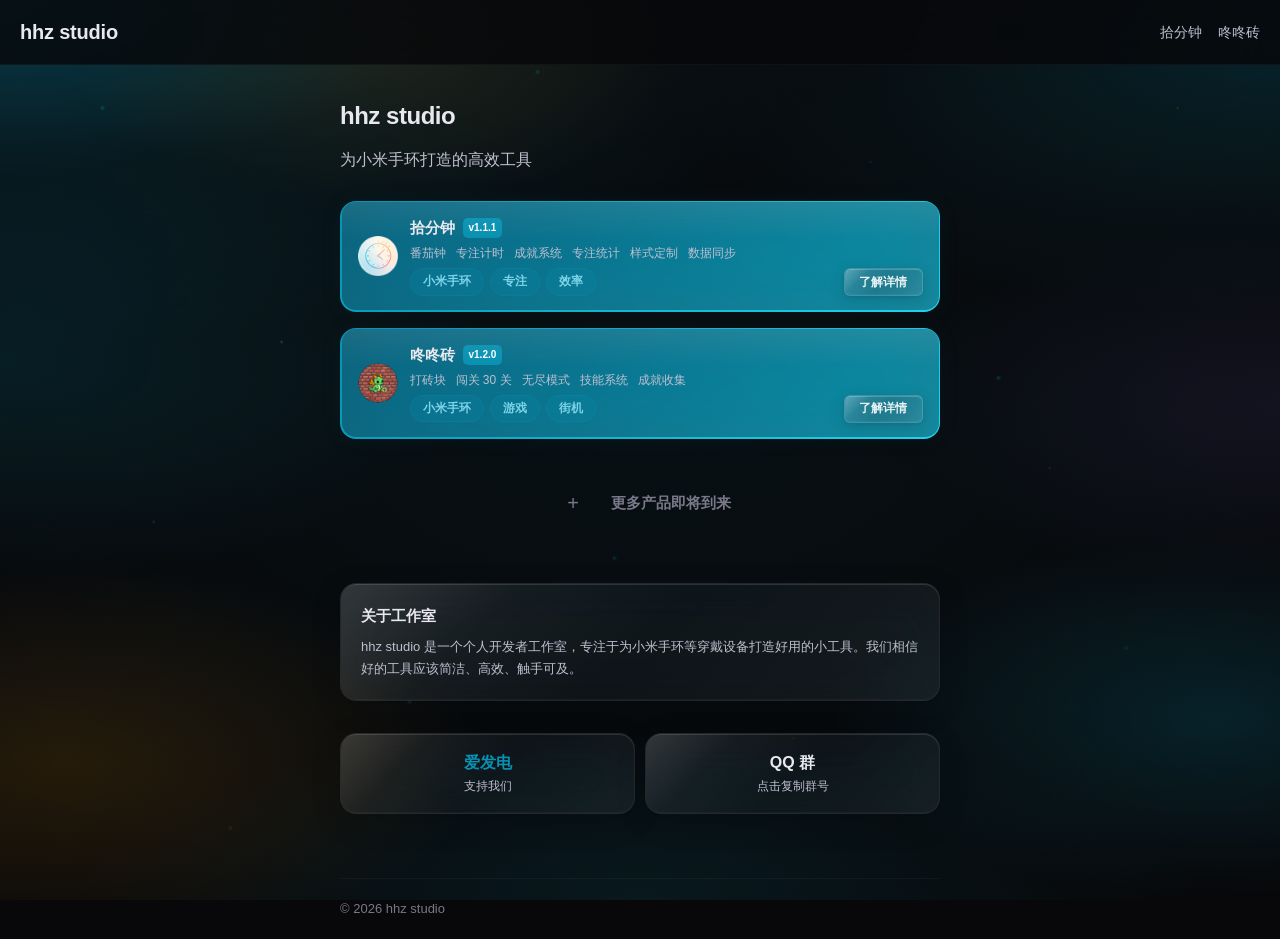
==== commit ee7382fb: "dazk: release v1.2.0 (二周目30关+Boss战大改+难度调优+性能体积优化) +详情页卡通像素风改版" ====
--- a/index.html
+++ b/index.html
@@ -55,7 +55,7 @@
           <div style="flex:1;min-width:0;display:flex;flex-direction:column;gap:4px;">
             <div style="display:flex;align-items:center;gap:8px;">
               <span style="font-weight:700;font-size:15px;">咚咚砖</span>
-              <span style="background:var(--primary);color:#fff;padding:2px 6px;border-radius:5px;font-size:10px;font-weight:600;">v1.1.0</span>
+              <span style="background:var(--primary);color:#fff;padding:2px 6px;border-radius:5px;font-size:10px;font-weight:600;">v1.2.0</span>
             </div>
             <div style="display:flex;flex-wrap:wrap;gap:3px 10px;font-size:12px;color:var(--text-secondary);">
               <span>打砖块</span>
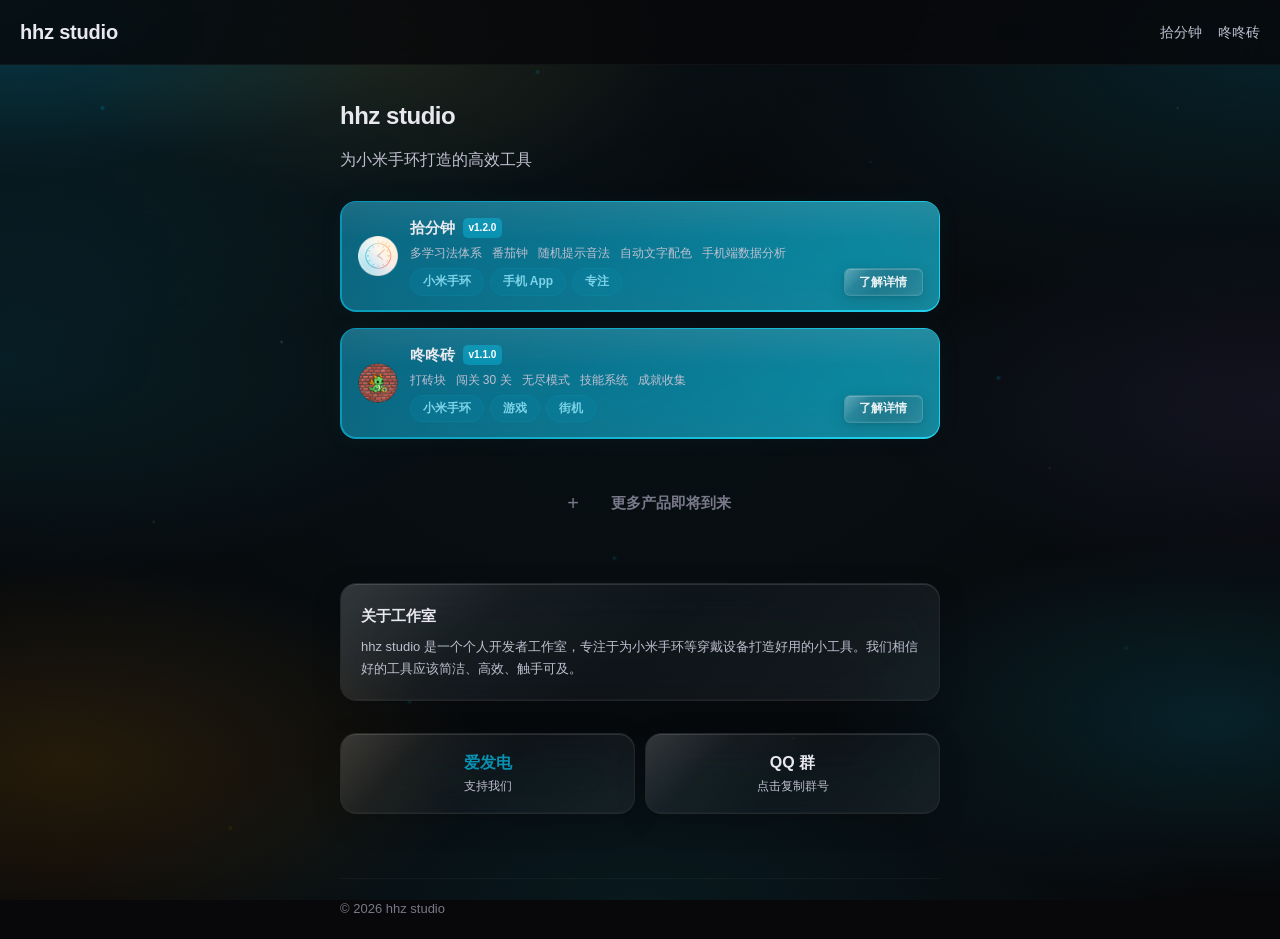
==== commit 6233e93d: "拾分钟 v1.2.0：学习法体系/自动配色/手机App下载/官网重做" ====
--- a/index.html
+++ b/index.html
@@ -28,20 +28,19 @@
           <div style="flex:1;min-width:0;display:flex;flex-direction:column;gap:4px;">
             <div style="display:flex;align-items:center;gap:8px;">
               <span style="font-weight:700;font-size:15px;">拾分钟</span>
-              <span style="background:var(--primary);color:#fff;padding:2px 6px;border-radius:5px;font-size:10px;font-weight:600;">v1.1.1</span>
+              <span style="background:var(--primary);color:#fff;padding:2px 6px;border-radius:5px;font-size:10px;font-weight:600;">v1.2.0</span>
             </div>
             <div style="display:flex;flex-wrap:wrap;gap:3px 10px;font-size:12px;color:var(--text-secondary);">
+              <span>多学习法体系</span>
               <span>番茄钟</span>
-              <span>专注计时</span>
-              <span>成就系统</span>
-              <span>专注统计</span>
-              <span>样式定制</span>
-              <span>数据同步</span>
+              <span>随机提示音法</span>
+              <span>自动文字配色</span>
+              <span>手机端数据分析</span>
             </div>
             <div style="display:flex;align-items:center;gap:6px;flex-wrap:wrap;">
               <span class="tag">小米手环</span>
+              <span class="tag">手机 App</span>
               <span class="tag">专注</span>
-              <span class="tag">效率</span>
               <span style="margin-left:auto;"><a class="btn-primary" href="shifz.html" style="height:28px;font-size:12px;width:auto;padding:0 14px;border-radius:6px;">了解详情</a></span>
             </div>
           </div>
@@ -55,7 +54,7 @@
           <div style="flex:1;min-width:0;display:flex;flex-direction:column;gap:4px;">
             <div style="display:flex;align-items:center;gap:8px;">
               <span style="font-weight:700;font-size:15px;">咚咚砖</span>
-              <span style="background:var(--primary);color:#fff;padding:2px 6px;border-radius:5px;font-size:10px;font-weight:600;">v1.2.0</span>
+              <span style="background:var(--primary);color:#fff;padding:2px 6px;border-radius:5px;font-size:10px;font-weight:600;">v1.1.0</span>
             </div>
             <div style="display:flex;flex-wrap:wrap;gap:3px 10px;font-size:12px;color:var(--text-secondary);">
               <span>打砖块</span>
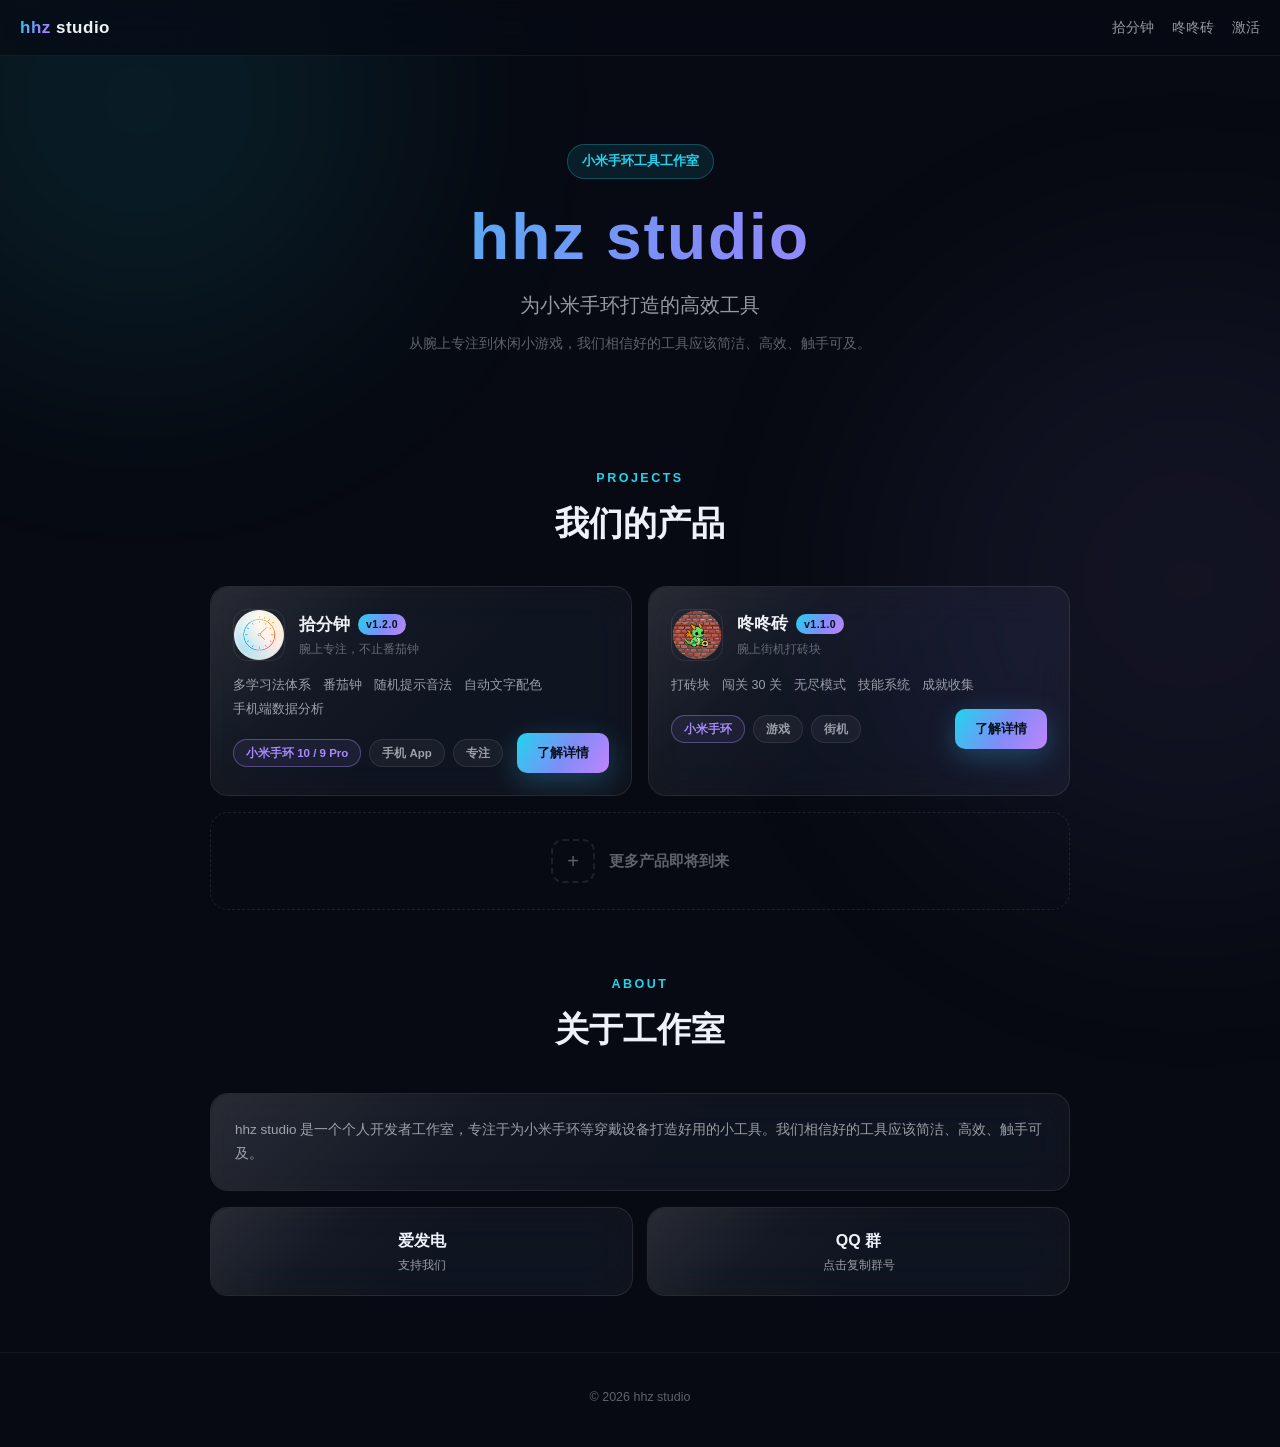
==== commit d2931be7: "官网v2全站UI统一+拾分钟v1.2.0终版安装包(bug修复复审通过)" ====
--- a/index.html
+++ b/index.html
@@ -4,107 +4,296 @@
 <meta charset="utf-8">
 <meta name="viewport" content="width=device-width, initial-scale=1, viewport-fit=cover">
 <meta name="color-scheme" content="dark">
-<title>hhz studio</title>
-<link rel="stylesheet" href="assets/style.css">
+<title>hhz studio - 为小米手环打造的高效工具</title>
+<style>
+:root {
+  --bg: #070a12;
+  --bg-soft: #0c1220;
+  --card: rgba(255, 255, 255, 0.045);
+  --card-border: rgba(255, 255, 255, 0.09);
+  --text: #eef2f8;
+  --text-secondary: rgba(238, 242, 248, 0.62);
+  --text-muted: rgba(238, 242, 248, 0.38);
+  --primary: #22d3ee;
+  --accent: #a78bfa;
+  --grad: linear-gradient(120deg, #22d3ee 0%, #818cf8 55%, #c084fc 100%);
+  --radius: 18px;
+}
+* { margin: 0; padding: 0; box-sizing: border-box; }
+html { scroll-behavior: smooth; }
+body {
+  font-family: -apple-system, BlinkMacSystemFont, "Segoe UI", "PingFang SC", "Hiragino Sans GB", "Microsoft YaHei", sans-serif;
+  background: var(--bg);
+  color: var(--text);
+  line-height: 1.6;
+  overflow-x: hidden;
+  -webkit-font-smoothing: antialiased;
+}
+/* 背景氛围光 */
+.bg-glow { position: fixed; inset: 0; pointer-events: none; z-index: 0; }
+.bg-glow::before, .bg-glow::after {
+  content: ''; position: absolute; border-radius: 50%; filter: blur(120px); opacity: 0.35;
+}
+.bg-glow::before { width: 520px; height: 520px; top: -160px; left: -120px; background: rgba(34, 211, 238, 0.28); }
+.bg-glow::after { width: 620px; height: 620px; top: 30%; right: -220px; background: rgba(168, 139, 250, 0.22); }
+a { color: var(--primary); text-decoration: none; }
+.wrap { position: relative; z-index: 1; max-width: 1080px; margin: 0 auto; padding: 0 20px; }
+
+/* ===== 顶栏 ===== */
+.site-header {
+  position: sticky; top: 0; z-index: 50;
+  display: flex; align-items: center; justify-content: space-between;
+  padding: 14px 20px;
+  background: rgba(7, 10, 18, 0.72);
+  backdrop-filter: blur(18px) saturate(160%);
+  -webkit-backdrop-filter: blur(18px) saturate(160%);
+  border-bottom: 1px solid rgba(255, 255, 255, 0.06);
+}
+.logo { font-weight: 800; font-size: 17px; color: var(--text); letter-spacing: 0.5px; }
+.logo em { font-style: normal; background: var(--grad); -webkit-background-clip: text; background-clip: text; color: transparent; }
+.nav { display: flex; gap: 18px; font-size: 14px; }
+.nav a { color: var(--text-secondary); transition: color .2s; }
+.nav a:hover, .nav a.active { color: var(--text); }
+
+/* ===== Hero ===== */
+.hero { text-align: center; padding: 88px 20px 56px; }
+.hero-badge {
+  display: inline-flex; align-items: center; gap: 8px;
+  padding: 6px 14px; border-radius: 999px;
+  background: rgba(34, 211, 238, 0.1); border: 1px solid rgba(34, 211, 238, 0.28);
+  color: var(--primary); font-size: 13px; font-weight: 600; margin-bottom: 22px;
+}
+.hero h1 {
+  font-size: clamp(38px, 7vw, 64px); font-weight: 800; letter-spacing: 2px; line-height: 1.15;
+  background: var(--grad); -webkit-background-clip: text; background-clip: text; color: transparent;
+}
+.hero .slogan { margin-top: 14px; font-size: clamp(16px, 2.6vw, 20px); color: var(--text-secondary); }
+.hero .sub { margin: 10px auto 0; max-width: 640px; font-size: 14px; color: var(--text-muted); line-height: 1.8; }
+
+/* ===== 区块 ===== */
+.section { padding: 56px 0 8px; }
+.section-head { text-align: center; margin-bottom: 36px; }
+.section-kicker { font-size: 12.5px; font-weight: 700; letter-spacing: 2.5px; color: var(--primary); text-transform: uppercase; }
+.section-head h2 { font-size: clamp(24px, 4vw, 34px); font-weight: 800; margin-top: 8px; }
+.section-head p { margin: 10px auto 0; max-width: 620px; font-size: 14px; color: var(--text-secondary); }
+
+.glass {
+  background: var(--card);
+  backdrop-filter: blur(20px) saturate(160%);
+  -webkit-backdrop-filter: blur(20px) saturate(160%);
+  border: 1px solid var(--card-border);
+  border-radius: var(--radius);
+  position: relative; overflow: hidden;
+}
+.glass::before {
+  content: ''; position: absolute; inset: 0; border-radius: inherit; pointer-events: none;
+  background: linear-gradient(135deg, rgba(255,255,255,0.10) 0%, rgba(255,255,255,0.02) 30%, transparent 55%);
+}
+.glass > * { position: relative; z-index: 1; }
+
+/* ===== 项目卡片 ===== */
+.projects-grid { display: grid; grid-template-columns: repeat(auto-fit, minmax(320px, 1fr)); gap: 16px; max-width: 860px; margin: 0 auto; }
+.project-card { padding: 22px; cursor: pointer; transition: transform .18s, border-color .18s; display: flex; flex-direction: column; gap: 14px; }
+.project-card:hover { transform: translateY(-4px); border-color: rgba(34, 211, 238, 0.35); }
+.project-head { display: flex; align-items: center; gap: 14px; }
+.project-icon { width: 52px; height: 52px; min-width: 52px; border-radius: 14px; border: 1px solid var(--card-border); }
+.project-name { font-weight: 800; font-size: 17px; display: flex; align-items: center; gap: 8px; flex-wrap: wrap; }
+.project-ver {
+  font-size: 10.5px; font-weight: 800; padding: 2px 8px; border-radius: 999px;
+  background: var(--grad); color: #06121a; letter-spacing: 0.5px;
+}
+.project-sub { font-size: 12px; color: var(--text-muted); margin-top: 2px; }
+.project-feats { display: flex; flex-wrap: wrap; gap: 4px 12px; font-size: 12.5px; color: var(--text-secondary); }
+.project-tags { display: flex; align-items: center; gap: 8px; flex-wrap: wrap; }
+.chip {
+  padding: 4px 12px; border-radius: 999px; font-size: 11.5px; font-weight: 600;
+  background: var(--card); border: 1px solid var(--card-border); color: var(--text-secondary);
+}
+.chip.hot { border-color: rgba(167, 139, 250, 0.4); color: var(--accent); background: rgba(167, 139, 250, 0.08); }
+.btn {
+  display: inline-flex; align-items: center; justify-content: center; gap: 8px;
+  height: 40px; padding: 0 20px; border-radius: 10px;
+  font-size: 13px; font-weight: 700; cursor: pointer; transition: transform .15s, box-shadow .2s;
+}
+.btn:hover { transform: translateY(-2px); }
+.btn-primary { background: var(--grad); color: #06121a; box-shadow: 0 8px 28px rgba(56, 189, 248, 0.28); }
+.project-card .btn { margin-left: auto; }
+
+/* 占位卡片 */
+.card-placeholder {
+  grid-column: 1 / -1;
+  display: flex; align-items: center; justify-content: center; gap: 14px;
+  padding: 26px; border-radius: var(--radius);
+  border: 1.5px dashed var(--card-border); color: var(--text-muted);
+}
+.card-placeholder .plus {
+  width: 44px; height: 44px; border-radius: 12px; border: 2px dashed var(--card-border);
+  display: flex; align-items: center; justify-content: center; font-size: 20px;
+}
+.card-placeholder .txt { font-weight: 600; font-size: 15px; }
+
+/* ===== 关于 / 联系 ===== */
+.about-card { padding: 24px; max-width: 860px; margin: 0 auto; }
+.about-card h2 { font-size: 16px; font-weight: 800; margin-bottom: 8px; }
+.about-card p { font-size: 13.5px; color: var(--text-secondary); line-height: 1.8; }
+
+.contact-grid { display: grid; grid-template-columns: repeat(auto-fit, minmax(220px, 1fr)); gap: 14px; max-width: 860px; margin: 16px auto 0; }
+.contact-card { padding: 20px; text-align: center; display: block; color: var(--text); cursor: pointer; transition: transform .18s, border-color .18s; }
+.contact-card:hover { transform: translateY(-3px); border-color: rgba(34, 211, 238, 0.35); }
+.contact-title { font-size: 16px; font-weight: 700; margin-bottom: 2px; }
+.contact-desc { font-size: 12px; color: var(--text-secondary); }
+
+.site-footer {
+  text-align: center; padding: 34px 20px 40px;
+  color: var(--text-muted); font-size: 12.5px;
+  border-top: 1px solid rgba(255,255,255,0.05); margin-top: 48px;
+}
+
+/* 入场动画 */
+[data-animate] { opacity: 0; transform: translateY(18px); transition: opacity .55s ease, transform .55s ease; }
+[data-animate].in { opacity: 1; transform: none; }
+
+@media (max-width: 640px) {
+  .hero { padding: 60px 16px 40px; }
+  .section { padding: 40px 0 4px; }
+}
+</style>
 </head>
 <body>
-<div class="container">
-  <header class="site-header">
-    <a class="logo" href="index.html">hhz studio</a>
-    <nav class="nav">
-      <a href="shifz.html">拾分钟</a>
-      <a href="dazk.html">咚咚砖</a>
-    </nav>
-  </header>
-
-  <main class="hero">
+<div class="bg-glow"></div>
+
+<header class="site-header">
+  <a class="logo" href="index.html"><em>hhz</em> studio</a>
+  <nav class="nav">
+    <a href="shifz.html">拾分钟</a>
+    <a href="dazk.html">咚咚砖</a>
+    <a href="activate.html">激活</a>
+  </nav>
+</header>
+
+<div class="wrap">
+
+  <!-- ===== Hero ===== -->
+  <section class="hero">
+    <div class="hero-badge" data-animate>小米手环工具工作室</div>
     <h1 data-animate>hhz studio</h1>
-    <p data-animate data-delay="1">为小米手环打造的高效工具</p>
-    <div style="margin-top:28px;" data-animate data-delay="2">
-      <!-- 产品卡片 -->
-      <div class="product-card" onclick="location.href='shifz.html'" style="cursor:pointer;">
-        <div class="product-card-inner" style="flex-direction:row;align-items:center;gap:12px;padding:14px 16px;">
-          <img src="assets/app-icon.png" alt="拾分钟" style="width:40px;height:40px;border-radius:10px;flex-shrink:0;">
-          <div style="flex:1;min-width:0;display:flex;flex-direction:column;gap:4px;">
-            <div style="display:flex;align-items:center;gap:8px;">
-              <span style="font-weight:700;font-size:15px;">拾分钟</span>
-              <span style="background:var(--primary);color:#fff;padding:2px 6px;border-radius:5px;font-size:10px;font-weight:600;">v1.2.0</span>
-            </div>
-            <div style="display:flex;flex-wrap:wrap;gap:3px 10px;font-size:12px;color:var(--text-secondary);">
-              <span>多学习法体系</span>
-              <span>番茄钟</span>
-              <span>随机提示音法</span>
-              <span>自动文字配色</span>
-              <span>手机端数据分析</span>
-            </div>
-            <div style="display:flex;align-items:center;gap:6px;flex-wrap:wrap;">
-              <span class="tag">小米手环</span>
-              <span class="tag">手机 App</span>
-              <span class="tag">专注</span>
-              <span style="margin-left:auto;"><a class="btn-primary" href="shifz.html" style="height:28px;font-size:12px;width:auto;padding:0 14px;border-radius:6px;">了解详情</a></span>
-            </div>
+    <div class="slogan" data-animate>为小米手环打造的高效工具</div>
+    <p class="sub" data-animate>从腕上专注到休闲小游戏，我们相信好的工具应该简洁、高效、触手可及。</p>
+  </section>
+
+  <!-- ===== 产品 ===== -->
+  <section class="section" id="projects">
+    <div class="section-head" data-animate>
+      <div class="section-kicker">Projects</div>
+      <h2>我们的产品</h2>
+    </div>
+    <div class="projects-grid">
+
+      <!-- 拾分钟 -->
+      <div class="glass project-card" data-animate onclick="location.href='shifz.html'">
+        <div class="project-head">
+          <img class="project-icon" src="assets/app-icon.png" alt="拾分钟">
+          <div>
+            <div class="project-name">拾分钟 <span class="project-ver">v1.2.0</span></div>
+            <div class="project-sub">腕上专注，不止番茄钟</div>
           </div>
         </div>
-      </div>
-
-      <!-- 产品卡片：咚咚砖 -->
-      <div class="product-card" onclick="location.href='dazk.html'" style="cursor:pointer;margin-top:16px;">
-        <div class="product-card-inner" style="flex-direction:row;align-items:center;gap:12px;padding:14px 16px;">
-          <img src="assets/dazk-logo.png" alt="咚咚砖" style="width:40px;height:40px;border-radius:10px;flex-shrink:0;">
-          <div style="flex:1;min-width:0;display:flex;flex-direction:column;gap:4px;">
-            <div style="display:flex;align-items:center;gap:8px;">
-              <span style="font-weight:700;font-size:15px;">咚咚砖</span>
-              <span style="background:var(--primary);color:#fff;padding:2px 6px;border-radius:5px;font-size:10px;font-weight:600;">v1.1.0</span>
-            </div>
-            <div style="display:flex;flex-wrap:wrap;gap:3px 10px;font-size:12px;color:var(--text-secondary);">
-              <span>打砖块</span>
-              <span>闯关 30 关</span>
-              <span>无尽模式</span>
-              <span>技能系统</span>
-              <span>成就收集</span>
-            </div>
-            <div style="display:flex;align-items:center;gap:6px;flex-wrap:wrap;">
-              <span class="tag">小米手环</span>
-              <span class="tag">游戏</span>
-              <span class="tag">街机</span>
-              <span style="margin-left:auto;"><a class="btn-primary" href="dazk.html" style="height:28px;font-size:12px;width:auto;padding:0 14px;border-radius:6px;">了解详情</a></span>
-            </div>
+        <div class="project-feats">
+          <span>多学习法体系</span>
+          <span>番茄钟</span>
+          <span>随机提示音法</span>
+          <span>自动文字配色</span>
+          <span>手机端数据分析</span>
+        </div>
+        <div class="project-tags">
+          <span class="chip hot">小米手环 10 / 9 Pro</span>
+          <span class="chip">手机 App</span>
+          <span class="chip">专注</span>
+          <a class="btn btn-primary" href="shifz.html" onclick="event.stopPropagation()">了解详情</a>
+        </div>
+      </div>
+
+      <!-- 咚咚砖 -->
+      <div class="glass project-card" data-animate onclick="location.href='dazk.html'">
+        <div class="project-head">
+          <img class="project-icon" src="assets/dazk-logo.png" alt="咚咚砖">
+          <div>
+            <div class="project-name">咚咚砖 <span class="project-ver">v1.1.0</span></div>
+            <div class="project-sub">腕上街机打砖块</div>
           </div>
         </div>
+        <div class="project-feats">
+          <span>打砖块</span>
+          <span>闯关 30 关</span>
+          <span>无尽模式</span>
+          <span>技能系统</span>
+          <span>成就收集</span>
+        </div>
+        <div class="project-tags">
+          <span class="chip hot">小米手环</span>
+          <span class="chip">游戏</span>
+          <span class="chip">街机</span>
+          <a class="btn btn-primary" href="dazk.html" onclick="event.stopPropagation()">了解详情</a>
+        </div>
       </div>
 
       <!-- 占位卡片 -->
-      <div class="card-placeholder" style="text-align:center;padding:24px;margin-top:16px;" data-animate data-delay="2">
-        <div style="display:flex;align-items:center;gap:14px;justify-content:center;">
-          <div style="width:48px;height:48px;border-radius:12px;border:2px dashed var(--border-default);display:flex;align-items:center;justify-content:center;font-size:20px;color:var(--text-muted);">+</div>
-          <div style="color:var(--text-muted);font-weight:600;font-size:15px;">更多产品即将到来</div>
-        </div>
-      </div>
-    </div>
-
-    <!-- 工作室介绍 -->
-    <div class="glass-card" style="padding:20px;margin:32px 0;" data-animate>
-      <h2 style="font-size:15px;font-weight:700;margin-bottom:8px;">关于工作室</h2>
-      <p style="font-size:13px;color:var(--text-secondary);line-height:1.7;">hhz studio 是一个个人开发者工作室，专注于为小米手环等穿戴设备打造好用的小工具。我们相信好的工具应该简洁、高效、触手可及。</p>
-    </div>
-
-    <!-- 联系 -->
-    <div style="display:flex;gap:10px;margin-bottom:32px;" data-animate>
-      <a class="glass-card" href="https://www.ifdian.net/a/h072409" target="_blank" rel="noopener" style="flex:1;padding:16px;text-align:center;text-decoration:none;display:block;">
-        <div style="font-size:16px;font-weight:600;margin-bottom:2px;">爱发电</div>
-        <div style="font-size:12px;color:var(--text-secondary);">支持我们</div>
+      <div class="card-placeholder" data-animate>
+        <div class="plus">+</div>
+        <div class="txt">更多产品即将到来</div>
+      </div>
+    </div>
+  </section>
+
+  <!-- ===== 关于工作室 ===== -->
+  <section class="section" id="about">
+    <div class="section-head" data-animate>
+      <div class="section-kicker">About</div>
+      <h2>关于工作室</h2>
+    </div>
+    <div class="glass about-card" data-animate>
+      <p>hhz studio 是一个个人开发者工作室，专注于为小米手环等穿戴设备打造好用的小工具。我们相信好的工具应该简洁、高效、触手可及。</p>
+    </div>
+    <div class="contact-grid">
+      <a class="glass contact-card" href="https://www.ifdian.net/a/h072409" target="_blank" rel="noopener" data-animate>
+        <div class="contact-title">爱发电</div>
+        <div class="contact-desc">支持我们</div>
       </a>
-      <div class="glass-card" onclick="copyQQGroup()" style="flex:1;padding:16px;text-align:center;cursor:pointer;" id="qq-card">
-        <div style="font-size:16px;font-weight:600;margin-bottom:2px;">QQ 群</div>
-        <div style="font-size:12px;color:var(--text-secondary);" id="qq-desc">点击复制群号</div>
-      </div>
-    </div>
-  </main>
-
-  <footer class="site-footer">
-    <span>&copy; 2026 hhz studio</span>
-  </footer>
+      <div class="glass contact-card" id="qq-card" onclick="copyQQGroup()" data-animate>
+        <div class="contact-title">QQ 群</div>
+        <div class="contact-desc" id="qq-desc">点击复制群号</div>
+      </div>
+    </div>
+  </section>
+
 </div>
-<script src="assets/script.js"></script>
+
+<footer class="site-footer">
+  <span>&copy; 2026 hhz studio</span>
+</footer>
+
+<script>
+(function () {
+  // 入场动画
+  var io = new IntersectionObserver(function (entries) {
+    entries.forEach(function (e) {
+      if (e.isIntersecting) { e.target.classList.add('in'); io.unobserve(e.target); }
+    });
+  }, { threshold: 0.08 });
+  document.querySelectorAll('[data-animate]').forEach(function (el) { io.observe(el); });
+})();
+
+// 复制 QQ 群号
+function copyQQGroup() {
+  var input = document.createElement('input');
+  input.value = '964879234';
+  document.body.appendChild(input);
+  input.select();
+  document.execCommand('copy');
+  document.body.removeChild(input);
+  var desc = document.getElementById('qq-desc');
+  if (desc) { desc.textContent = '已复制！'; setTimeout(function () { desc.textContent = '点击复制群号'; }, 2000); }
+}
+</script>
 </body>
 </html>
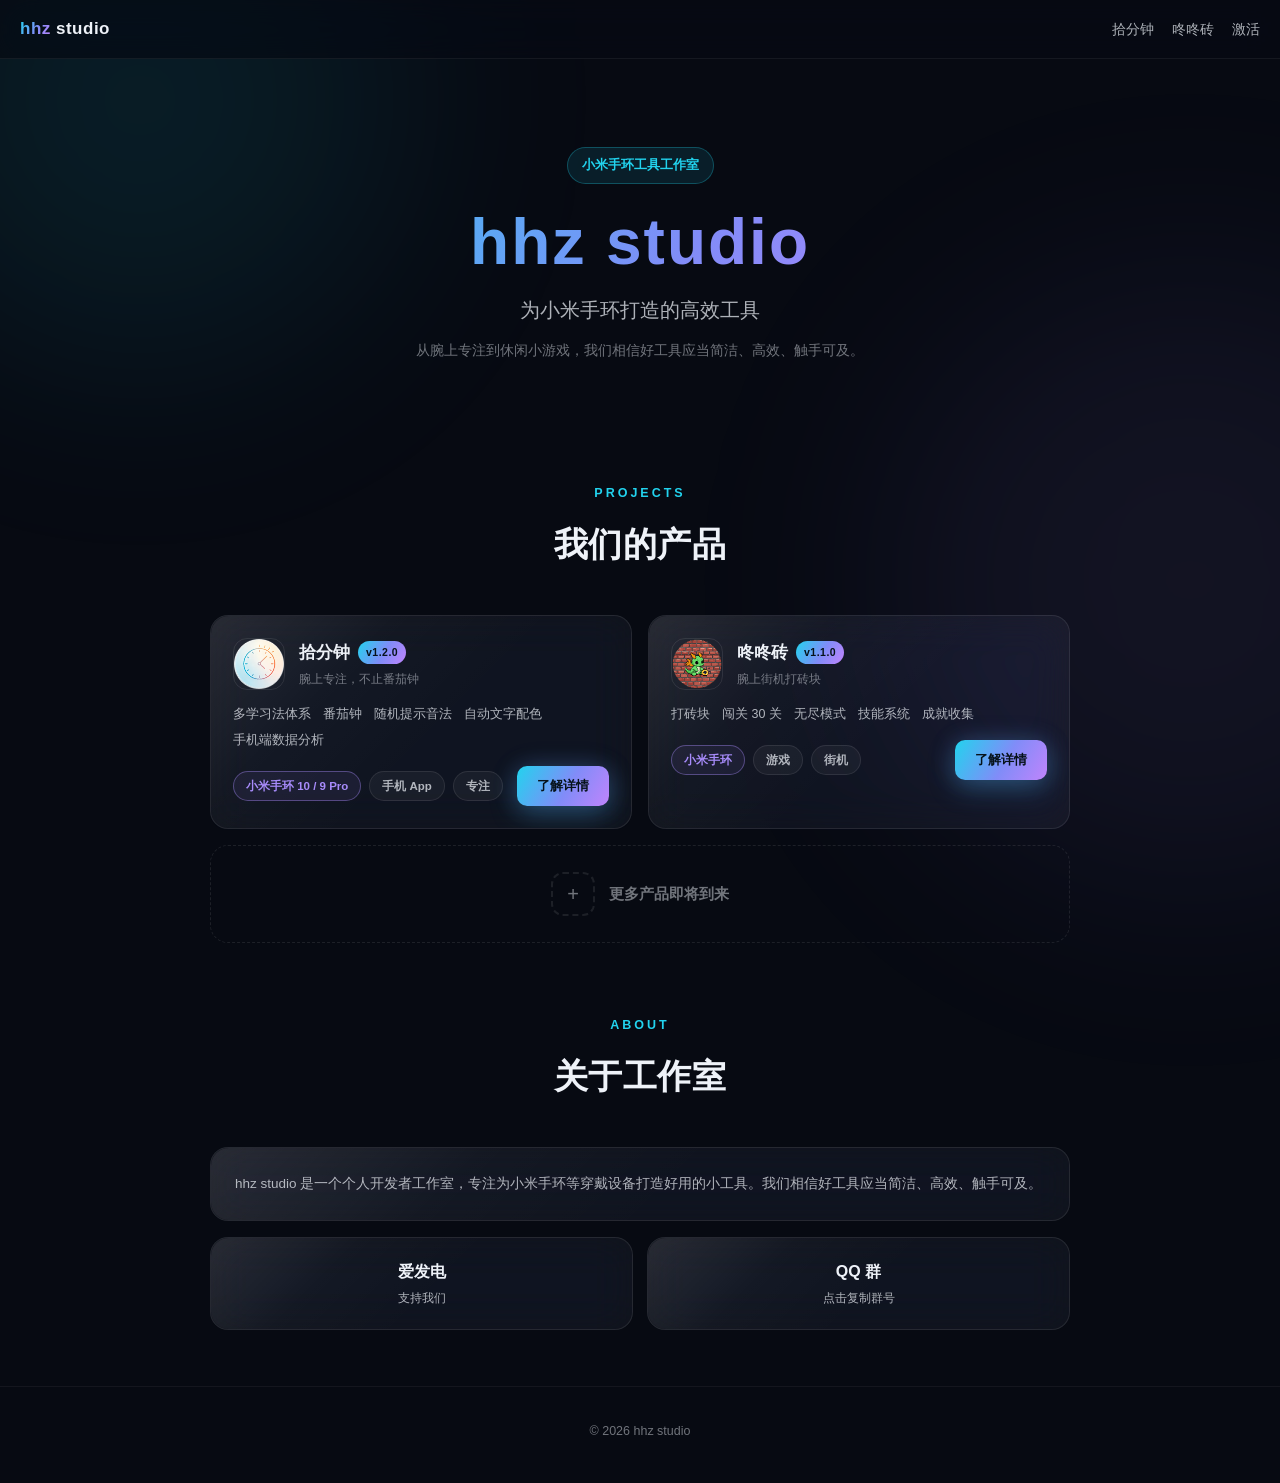
==== commit 41da7f06: "官网全站排版与视觉优化" ====
--- a/index.html
+++ b/index.html
@@ -4,6 +4,7 @@
 <meta charset="utf-8">
 <meta name="viewport" content="width=device-width, initial-scale=1, viewport-fit=cover">
 <meta name="color-scheme" content="dark">
+<link rel="icon" type="image/png" href="assets/app-icon.png">
 <title>hhz studio - 为小米手环打造的高效工具</title>
 <style>
 :root {
@@ -12,8 +13,8 @@
   --card: rgba(255, 255, 255, 0.045);
   --card-border: rgba(255, 255, 255, 0.09);
   --text: #eef2f8;
-  --text-secondary: rgba(238, 242, 248, 0.62);
-  --text-muted: rgba(238, 242, 248, 0.38);
+  --text-secondary: rgba(238, 242, 248, 0.72);
+  --text-muted: rgba(238, 242, 248, 0.46);
   --primary: #22d3ee;
   --accent: #a78bfa;
   --grad: linear-gradient(120deg, #22d3ee 0%, #818cf8 55%, #c084fc 100%);
@@ -25,10 +26,15 @@
   font-family: -apple-system, BlinkMacSystemFont, "Segoe UI", "PingFang SC", "Hiragino Sans GB", "Microsoft YaHei", sans-serif;
   background: var(--bg);
   color: var(--text);
-  line-height: 1.6;
+  line-height: 1.75;
   overflow-x: hidden;
   -webkit-font-smoothing: antialiased;
 }
+::selection { background: rgba(34, 211, 238, 0.30); color: #fff; }
+::-webkit-scrollbar { width: 10px; height: 10px; }
+::-webkit-scrollbar-track { background: transparent; }
+::-webkit-scrollbar-thumb { background: rgba(255, 255, 255, 0.12); border-radius: 99px; border: 2px solid var(--bg); }
+::-webkit-scrollbar-thumb:hover { background: rgba(255, 255, 255, 0.22); }
 /* 背景氛围光 */
 .bg-glow { position: fixed; inset: 0; pointer-events: none; z-index: 0; }
 .bg-glow::before, .bg-glow::after {
@@ -57,6 +63,10 @@
 
 /* ===== Hero ===== */
 .hero { text-align: center; padding: 88px 20px 56px; }
+.hero [data-animate] { transition-delay: 0s; }
+.hero [data-animate]:nth-of-type(2) { transition-delay: 0.06s; }
+.hero [data-animate]:nth-of-type(3) { transition-delay: 0.12s; }
+.hero [data-animate]:nth-of-type(4) { transition-delay: 0.18s; }
 .hero-badge {
   display: inline-flex; align-items: center; gap: 8px;
   padding: 6px 14px; border-radius: 999px;
@@ -71,11 +81,11 @@
 .hero .sub { margin: 10px auto 0; max-width: 640px; font-size: 14px; color: var(--text-muted); line-height: 1.8; }
 
 /* ===== 区块 ===== */
-.section { padding: 56px 0 8px; }
-.section-head { text-align: center; margin-bottom: 36px; }
-.section-kicker { font-size: 12.5px; font-weight: 700; letter-spacing: 2.5px; color: var(--primary); text-transform: uppercase; }
-.section-head h2 { font-size: clamp(24px, 4vw, 34px); font-weight: 800; margin-top: 8px; }
-.section-head p { margin: 10px auto 0; max-width: 620px; font-size: 14px; color: var(--text-secondary); }
+.section { padding: 64px 0 8px; }
+.section-head { text-align: center; margin-bottom: 40px; }
+.section-kicker { font-size: 12.5px; font-weight: 700; letter-spacing: 3px; color: var(--primary); text-transform: uppercase; }
+.section-head h2 { font-size: clamp(25px, 4vw, 34px); font-weight: 800; margin-top: 10px; letter-spacing: 0.5px; }
+.section-head p { margin: 12px auto 0; max-width: 640px; font-size: 14px; color: var(--text-secondary); line-height: 1.8; }
 
 .glass {
   background: var(--card);
@@ -116,7 +126,8 @@
   font-size: 13px; font-weight: 700; cursor: pointer; transition: transform .15s, box-shadow .2s;
 }
 .btn:hover { transform: translateY(-2px); }
-.btn-primary { background: var(--grad); color: #06121a; box-shadow: 0 8px 28px rgba(56, 189, 248, 0.28); }
+.btn-primary { background: var(--grad); color: #06121a; box-shadow: 0 8px 28px rgba(56, 189, 248, 0.28), 0 0 26px rgba(129, 140, 248, 0.18); }
+.btn-primary:hover { box-shadow: 0 12px 34px rgba(56, 189, 248, 0.36), 0 0 44px rgba(129, 140, 248, 0.28); }
 .project-card .btn { margin-left: auto; }
 
 /* 占位卡片 */
@@ -156,6 +167,21 @@
 @media (max-width: 640px) {
   .hero { padding: 60px 16px 40px; }
   .section { padding: 40px 0 4px; }
+}
+@media (max-width: 480px) {
+  html { font-size: 15px; }
+  .wrap { padding: 0 16px; }
+  .site-header { padding: 12px 16px; }
+  .nav { gap: 12px; }
+  .nav a { font-size: 13px; }
+  .hero { padding: 44px 12px 32px; }
+  .hero h1 { letter-spacing: 1px; }
+  .section { padding: 32px 0 4px; }
+  .section-head { margin-bottom: 26px; }
+  .projects-grid { grid-template-columns: 1fr; }
+  .contact-grid { grid-template-columns: 1fr 1fr; gap: 10px; }
+  .project-card { padding: 18px; }
+  .btn { height: 44px; padding: 0 18px; }
 }
 </style>
 </head>
@@ -178,7 +204,7 @@
     <div class="hero-badge" data-animate>小米手环工具工作室</div>
     <h1 data-animate>hhz studio</h1>
     <div class="slogan" data-animate>为小米手环打造的高效工具</div>
-    <p class="sub" data-animate>从腕上专注到休闲小游戏，我们相信好的工具应该简洁、高效、触手可及。</p>
+    <p class="sub" data-animate>从腕上专注到休闲小游戏，我们相信好工具应当简洁、高效、触手可及。</p>
   </section>
 
   <!-- ===== 产品 ===== -->
@@ -192,7 +218,7 @@
       <!-- 拾分钟 -->
       <div class="glass project-card" data-animate onclick="location.href='shifz.html'">
         <div class="project-head">
-          <img class="project-icon" src="assets/app-icon.png" alt="拾分钟">
+          <img class="project-icon" loading="lazy" src="assets/app-icon.png" alt="拾分钟">
           <div>
             <div class="project-name">拾分钟 <span class="project-ver">v1.2.0</span></div>
             <div class="project-sub">腕上专注，不止番茄钟</div>
@@ -216,7 +242,7 @@
       <!-- 咚咚砖 -->
       <div class="glass project-card" data-animate onclick="location.href='dazk.html'">
         <div class="project-head">
-          <img class="project-icon" src="assets/dazk-logo.png" alt="咚咚砖">
+          <img class="project-icon" loading="lazy" src="assets/dazk-logo.png" alt="咚咚砖">
           <div>
             <div class="project-name">咚咚砖 <span class="project-ver">v1.1.0</span></div>
             <div class="project-sub">腕上街机打砖块</div>
@@ -252,7 +278,7 @@
       <h2>关于工作室</h2>
     </div>
     <div class="glass about-card" data-animate>
-      <p>hhz studio 是一个个人开发者工作室，专注于为小米手环等穿戴设备打造好用的小工具。我们相信好的工具应该简洁、高效、触手可及。</p>
+      <p>hhz studio 是一个个人开发者工作室，专注为小米手环等穿戴设备打造好用的小工具。我们相信好工具应当简洁、高效、触手可及。</p>
     </div>
     <div class="contact-grid">
       <a class="glass contact-card" href="https://www.ifdian.net/a/h072409" target="_blank" rel="noopener" data-animate>
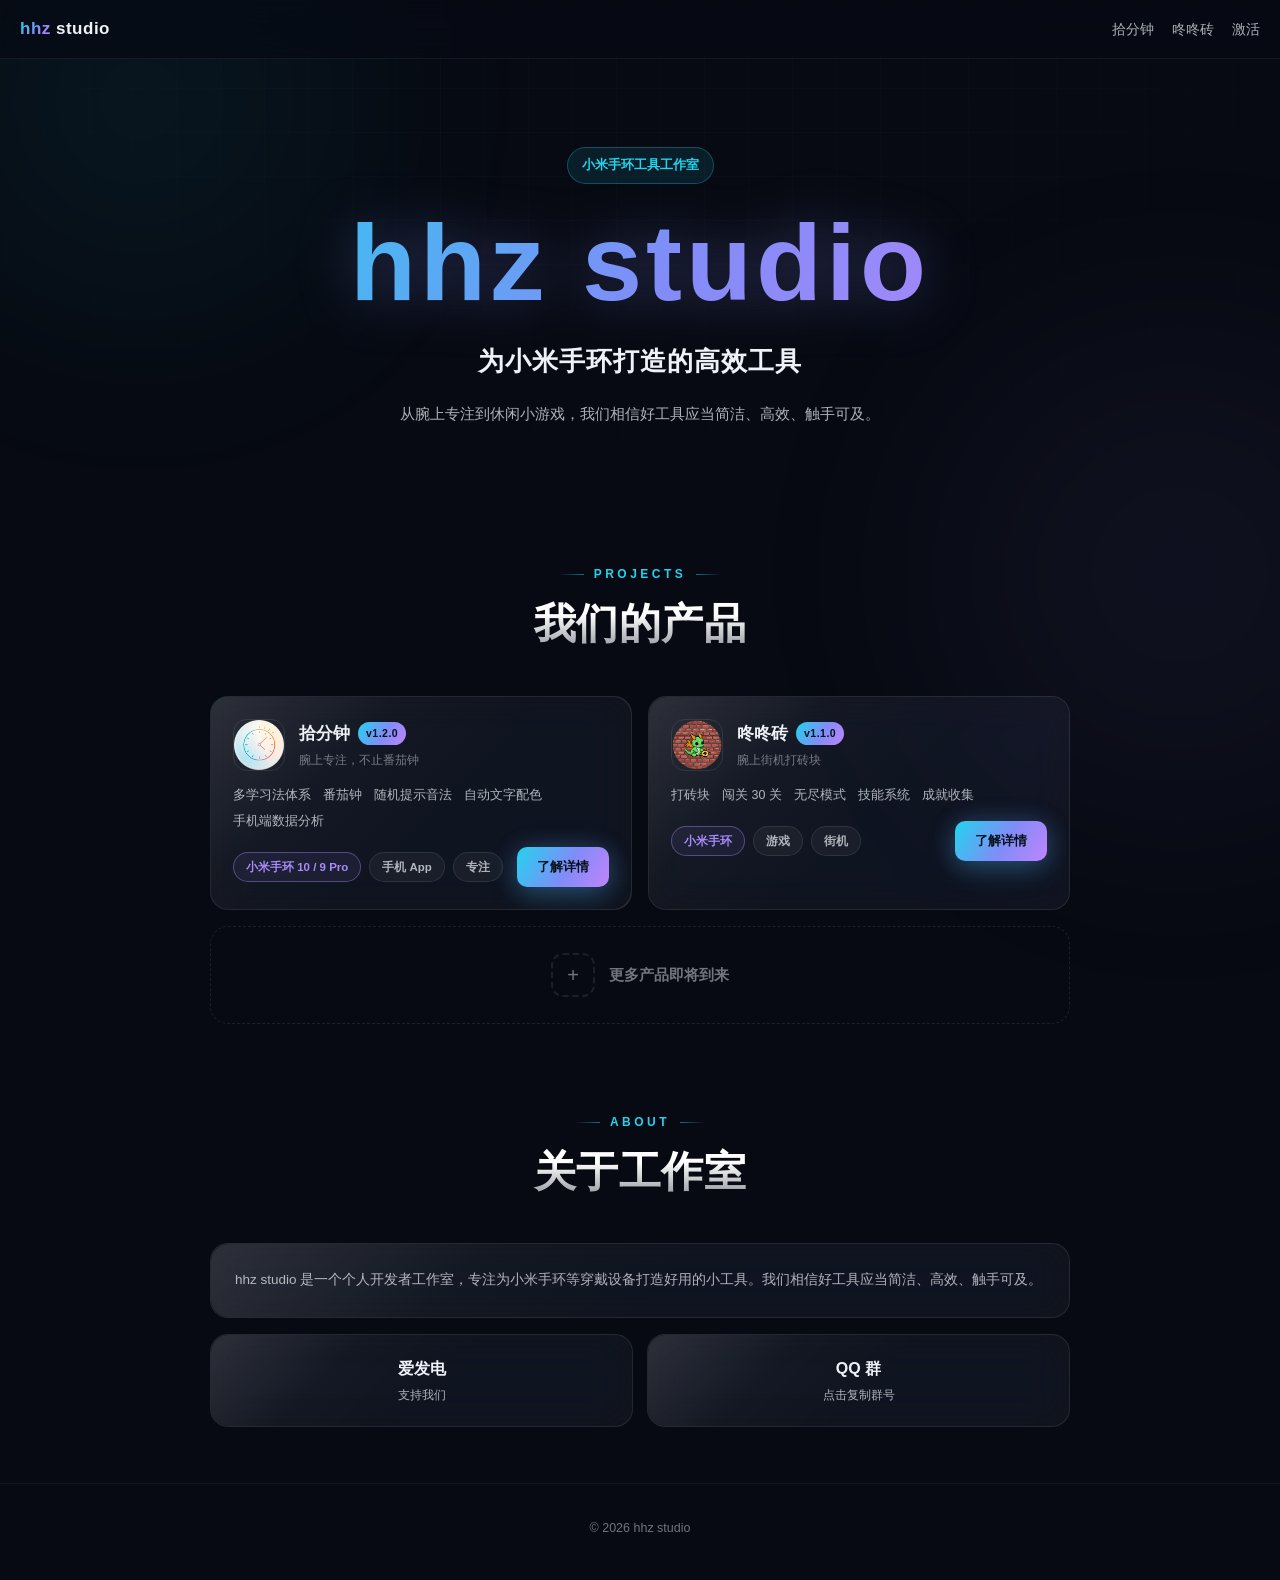
==== commit 84381f7f: "官网高级感统一(index/activate): 网格光效+渐变排版+发光边框+跟随光晕" ====
--- a/index.html
+++ b/index.html
@@ -35,13 +35,28 @@
 ::-webkit-scrollbar-track { background: transparent; }
 ::-webkit-scrollbar-thumb { background: rgba(255, 255, 255, 0.12); border-radius: 99px; border: 2px solid var(--bg); }
 ::-webkit-scrollbar-thumb:hover { background: rgba(255, 255, 255, 0.22); }
-/* 背景氛围光 */
+/* 背景氛围光 + 网格叠加 */
 .bg-glow { position: fixed; inset: 0; pointer-events: none; z-index: 0; }
 .bg-glow::before, .bg-glow::after {
-  content: ''; position: absolute; border-radius: 50%; filter: blur(120px); opacity: 0.35;
-}
-.bg-glow::before { width: 520px; height: 520px; top: -160px; left: -120px; background: rgba(34, 211, 238, 0.28); }
-.bg-glow::after { width: 620px; height: 620px; top: 30%; right: -220px; background: rgba(168, 139, 250, 0.22); }
+  content: ''; position: absolute; border-radius: 50%; filter: blur(130px); opacity: 0.4;
+  animation: drift 22s ease-in-out infinite alternate;
+}
+.bg-glow::before { width: 560px; height: 560px; top: -180px; left: -140px; background: radial-gradient(circle, rgba(34, 211, 238, 0.34), transparent 65%); }
+.bg-glow::after { width: 680px; height: 680px; top: 26%; right: -240px; background: radial-gradient(circle, rgba(168, 139, 250, 0.28), transparent 65%); animation-delay: -11s; }
+@keyframes drift {
+  0% { transform: translate(0, 0) scale(1); }
+  50% { transform: translate(40px, 30px) scale(1.08); }
+  100% { transform: translate(-30px, 50px) scale(0.96); }
+}
+.bg-grid {
+  position: fixed; inset: 0; pointer-events: none; z-index: 0; opacity: 0.55;
+  background-image:
+    linear-gradient(rgba(148, 163, 200, 0.05) 1px, transparent 1px),
+    linear-gradient(90deg, rgba(148, 163, 200, 0.05) 1px, transparent 1px);
+  background-size: 44px 44px;
+  mask-image: radial-gradient(ellipse 90% 70% at 50% 0%, #000 30%, transparent 75%);
+  -webkit-mask-image: radial-gradient(ellipse 90% 70% at 50% 0%, #000 30%, transparent 75%);
+}
 a { color: var(--primary); text-decoration: none; }
 .wrap { position: relative; z-index: 1; max-width: 1080px; margin: 0 auto; padding: 0 20px; }
 
@@ -74,18 +89,35 @@
   color: var(--primary); font-size: 13px; font-weight: 600; margin-bottom: 22px;
 }
 .hero h1 {
-  font-size: clamp(38px, 7vw, 64px); font-weight: 800; letter-spacing: 2px; line-height: 1.15;
-  background: var(--grad); -webkit-background-clip: text; background-clip: text; color: transparent;
-}
-.hero .slogan { margin-top: 14px; font-size: clamp(16px, 2.6vw, 20px); color: var(--text-secondary); }
-.hero .sub { margin: 10px auto 0; max-width: 640px; font-size: 14px; color: var(--text-muted); line-height: 1.8; }
+  font-size: clamp(52px, 10vw, 108px); font-weight: 800; letter-spacing: 4px; line-height: 1.05;
+  background: linear-gradient(120deg, #22d3ee, #818cf8, #c084fc, #818cf8, #22d3ee);
+  background-size: 220% auto;
+  -webkit-background-clip: text; background-clip: text; color: transparent;
+  animation: shine 7s linear infinite;
+  filter: drop-shadow(0 0 28px rgba(129, 140, 248, 0.35));
+}
+@keyframes shine { to { background-position: 220% center; } }
+.hero .slogan { margin-top: 20px; font-size: clamp(18px, 3vw, 26px); font-weight: 600; letter-spacing: 1px; color: var(--text); }
+.hero .sub { margin: 16px auto 0; max-width: 640px; font-size: 15px; color: var(--text-secondary); line-height: 1.85; }
 
 /* ===== 区块 ===== */
-.section { padding: 64px 0 8px; }
-.section-head { text-align: center; margin-bottom: 40px; }
-.section-kicker { font-size: 12.5px; font-weight: 700; letter-spacing: 3px; color: var(--primary); text-transform: uppercase; }
-.section-head h2 { font-size: clamp(25px, 4vw, 34px); font-weight: 800; margin-top: 10px; letter-spacing: 0.5px; }
-.section-head p { margin: 12px auto 0; max-width: 640px; font-size: 14px; color: var(--text-secondary); line-height: 1.8; }
+.section { padding: 72px 0 8px; }
+.section-head { text-align: center; margin-bottom: 46px; }
+.section-kicker {
+  display: inline-flex; align-items: center; gap: 10px;
+  font-size: 12px; font-weight: 700; letter-spacing: 3.5px; color: var(--primary); text-transform: uppercase;
+}
+.section-kicker::before, .section-kicker::after {
+  content: ''; width: 26px; height: 1px;
+  background: linear-gradient(90deg, transparent, rgba(34,211,238,0.5));
+}
+.section-kicker::after { background: linear-gradient(90deg, rgba(34,211,238,0.5), transparent); }
+.section-head h2 {
+  font-size: clamp(28px, 4.6vw, 42px); font-weight: 800; margin-top: 14px; letter-spacing: 0.5px; line-height: 1.2;
+  background: linear-gradient(180deg, #ffffff 30%, rgba(238,242,248,0.6));
+  -webkit-background-clip: text; background-clip: text; color: transparent;
+}
+.section-head p { margin: 14px auto 0; max-width: 640px; font-size: 14.5px; color: var(--text-secondary); line-height: 1.85; }
 
 .glass {
   background: var(--card);
@@ -94,12 +126,36 @@
   border: 1px solid var(--card-border);
   border-radius: var(--radius);
   position: relative; overflow: hidden;
+  transition: transform .25s ease, border-color .25s ease, box-shadow .25s ease;
 }
 .glass::before {
   content: ''; position: absolute; inset: 0; border-radius: inherit; pointer-events: none;
-  background: linear-gradient(135deg, rgba(255,255,255,0.10) 0%, rgba(255,255,255,0.02) 30%, transparent 55%);
+  background: linear-gradient(135deg, rgba(255,255,255,0.12) 0%, rgba(255,255,255,0.02) 30%, transparent 55%);
 }
 .glass > * { position: relative; z-index: 1; }
+/* 鼠标跟随光晕 */
+.glass::after {
+  content: ''; position: absolute; inset: 0; border-radius: inherit; z-index: 0; pointer-events: none;
+  background: radial-gradient(340px circle at var(--mx, 50%) var(--my, 50%), rgba(56,189,248,0.10), transparent 65%);
+  opacity: 0; transition: opacity .3s;
+}
+.glass:hover::after { opacity: 1; }
+/* 顶部滚动进度条 */
+.scroll-progress {
+  position: fixed; top: 0; left: 0; right: 0; height: 2px; z-index: 100;
+  background: linear-gradient(90deg, #22d3ee, #818cf8, #c084fc);
+  transform-origin: 0 50%; transform: scaleX(0);
+  box-shadow: 0 0 10px rgba(56,189,248,0.5);
+}
+/* 发光渐变边框卡片（重点卡片用） */
+.glow-border { position: relative; }
+.glow-border::after {
+  content: ''; position: absolute; inset: -1px; border-radius: calc(var(--radius) + 1px); z-index: 0; pointer-events: none;
+  padding: 1px; background: linear-gradient(135deg, rgba(34,211,238,0.5), rgba(129,140,248,0.15) 40%, rgba(192,132,252,0.4));
+  -webkit-mask: linear-gradient(#000 0 0) content-box, linear-gradient(#000 0 0);
+  -webkit-mask-composite: xor; mask-composite: exclude;
+  opacity: 0.7;
+}
 
 /* ===== 项目卡片 ===== */
 .projects-grid { display: grid; grid-template-columns: repeat(auto-fit, minmax(320px, 1fr)); gap: 16px; max-width: 860px; margin: 0 auto; }
@@ -187,6 +243,7 @@
 </head>
 <body>
 <div class="bg-glow"></div>
+<div class="bg-grid"></div>
 
 <header class="site-header">
   <a class="logo" href="index.html"><em>hhz</em> studio</a>
@@ -216,7 +273,7 @@
     <div class="projects-grid">
 
       <!-- 拾分钟 -->
-      <div class="glass project-card" data-animate onclick="location.href='shifz.html'">
+      <div class="glass glow-border project-card" data-animate onclick="location.href='shifz.html'">
         <div class="project-head">
           <img class="project-icon" loading="lazy" src="assets/app-icon.png" alt="拾分钟">
           <div>
@@ -321,5 +378,6 @@
   if (desc) { desc.textContent = '已复制！'; setTimeout(function () { desc.textContent = '点击复制群号'; }, 2000); }
 }
 </script>
+<script src="assets/script.js"></script>
 </body>
 </html>
